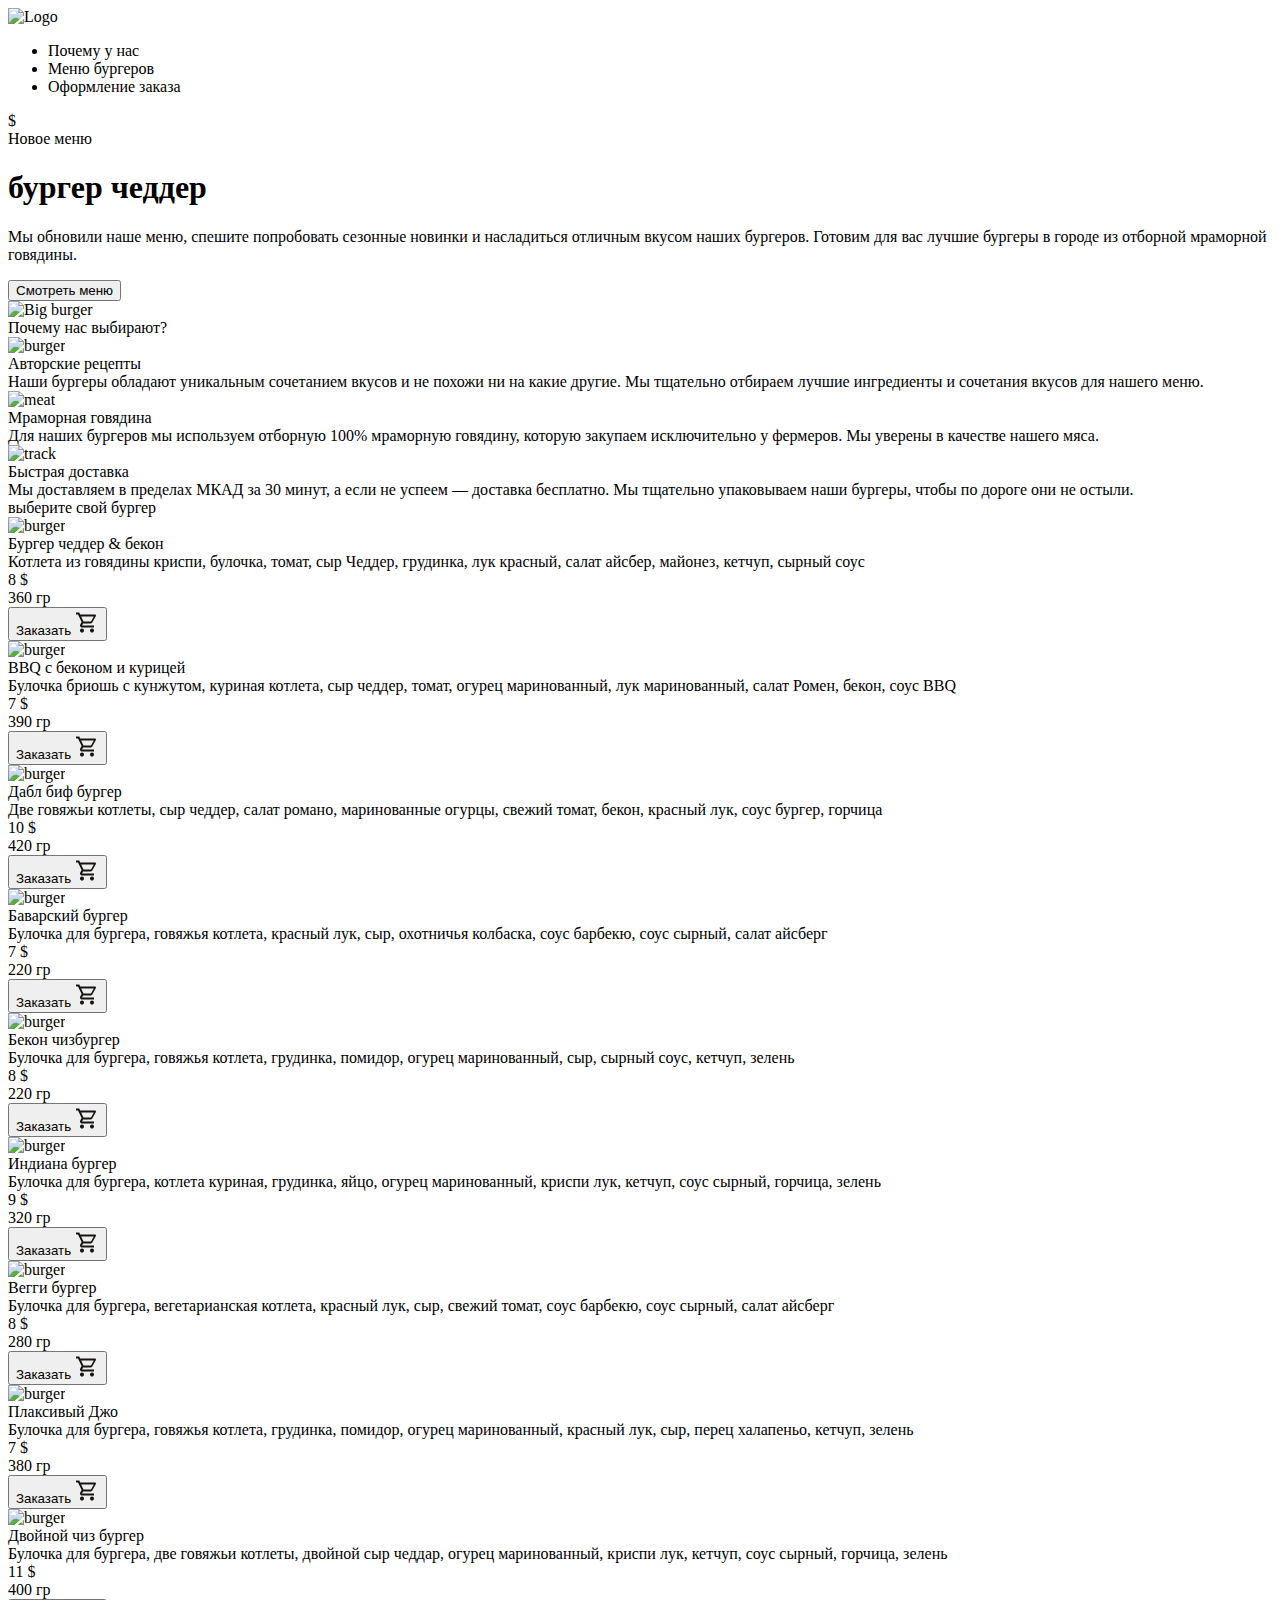
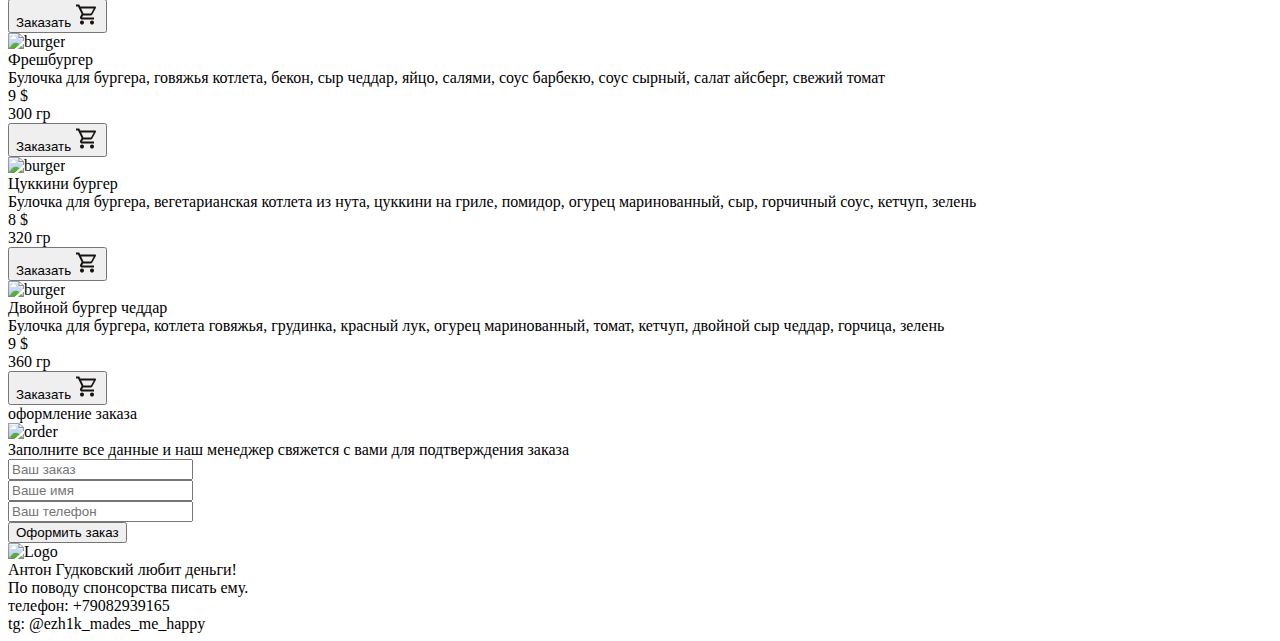
==== templates/index.html @ b164def8 "дфдф" ====
<!DOCTYPE html>
<html lang="en">
<head>
    <meta charset="UTF-8">
    <title>Ezh1k’s Burgers</title>
    <link rel="stylesheet" href="styles/style.css">
</head>
<body>

<section class="main">

    <header class="header">
        <div class="container">
            <div class="logo">
                <img src="images/Logo.png" alt="Logo">
            </div>
            <nav class="menu">
                <ul class="menu-list">
                    <li class="menu-item">
                        <a data-link="why">Почему у нас</a>
                    </li>
                    <li class="menu-item">
                        <a data-link="products">Меню бургеров</a>
                    </li>
                    <li class="menu-item">
                        <a data-link="order">Оформление заказа</a>
                    </li>
                </ul>
            </nav>
            <div class="currency" title="Изменить валюту" id="change-currency">$</div>
        </div>
    </header>

    <section class=main-content>
        <div class="container">
            <div class="main-info">
                <span class="main-small-info">Новое меню</span>
                <h1 class="main-title">бургер чеддер</h1>
                <p class="main-text">
                    Мы обновили наше меню, спешите попробовать сезонные новинки и насладиться отличным вкусом наших
                    бургеров. Готовим для вас лучшие бургеры в городе из отборной мраморной говядины.
                </p>
                <div class="main-action">
                    <button class="button" id="main-action-button">Смотреть меню</button>
                </div>
            </div>
            <img src="images/main_burger.png" alt=" Big burger" class="main-image">
        </div>
    </section>

</section>

<section class="why" id="why">
    <div class="container">
        <div class="why-title common-title">Почему нас выбирают?</div>
        <div class="why-items">
            <div class="why-item">
                <img src="images/burger.png" alt="burger" class="why-item-image">
                <div class="why-item-title">Авторские рецепты</div>
                <div class="why-item-text">Наши бургеры обладают уникальным сочетанием вкусов и не похожи ни на какие
                    другие. Мы тщательно отбираем лучшие ингредиенты и сочетания вкусов для нашего меню.
                </div>
            </div>
            <div class="why-item">
                <img src="images/meat.png" alt="meat" class="why-item-image">
                <div class="why-item-title">Мраморная говядина</div>
                <div class="why-item-text">Для наших бургеров мы используем отборную 100% мраморную говядину, которую
                    закупаем исключительно у фермеров. Мы уверены в качестве нашего мяса.
                </div>
            </div>
            <div class="why-item">
                <img src="images/food%20truck.png" alt="track" class="why-item-image">
                <div class="why-item-title">Быстрая доставка</div>
                <div class="why-item-text">Мы доставляем в пределах МКАД за 30 минут, а если не успеем — доставка
                    бесплатно. Мы тщательно упаковываем наши бургеры, чтобы по дороге они не остыли.
                </div>
            </div>
        </div>
    </div>
</section>

<section class="products" id="products">
    <div class="container">
        <div class="products-title common-title">выберите свой бургер</div>
        <div class="products-items">
            <div class="products-item">
                <div class="products-item-image"><img src="images/1.png" alt="burger"></div>
                <div class="products-item-title">Бургер чеддер & бекон</div>
                <div class="products-item-text">Котлета из говядины криспи, булочка, томат, сыр Чеддер, грудинка, лук
                    красный, салат айсбер, майонез, кетчуп, сырный соус
                </div>
                <div class="products-item-extra">
                    <div class="products-item-info">
                        <div class="products-item-price" data-base-price="8">8 $</div>
                        <div class="products-item-weight">360 гр</div>
                    </div>
                    <div class="products-item-action">
                        <button class="button products-button">
                            <span>Заказать</span>
                            <span>
                                <svg width="24" height="25" viewBox="0 0 24 25" fill="none"
                                     xmlns="http://www.w3.org/2000/svg">
                                <path d="M17 18.5C17.5304 18.5 18.0391 18.7107 18.4142 19.0858C18.7893 19.4609 19 19.9696 19 20.5C19 21.0304 18.7893 21.5391 18.4142 21.9142C18.0391 22.2893 17.5304 22.5 17 22.5C16.4696 22.5 15.9609 22.2893 15.5858 21.9142C15.2107 21.5391 15 21.0304 15 20.5C15 19.39 15.89 18.5 17 18.5ZM1 2.5H4.27L5.21 4.5H20C20.2652 4.5 20.5196 4.60536 20.7071 4.79289C20.8946 4.98043 21 5.23478 21 5.5C21 5.67 20.95 5.84 20.88 6L17.3 12.47C16.96 13.08 16.3 13.5 15.55 13.5H8.1L7.2 15.13L7.17 15.25C7.17 15.3163 7.19634 15.3799 7.24322 15.4268C7.29011 15.4737 7.3537 15.5 7.42 15.5H19V17.5H7C6.46957 17.5 5.96086 17.2893 5.58579 16.9142C5.21071 16.5391 5 16.0304 5 15.5C5 15.15 5.09 14.82 5.24 14.54L6.6 12.09L3 4.5H1V2.5ZM7 18.5C7.53043 18.5 8.03914 18.7107 8.41421 19.0858C8.78929 19.4609 9 19.9696 9 20.5C9 21.0304 8.78929 21.5391 8.41421 21.9142C8.03914 22.2893 7.53043 22.5 7 22.5C6.46957 22.5 5.96086 22.2893 5.58579 21.9142C5.21071 21.5391 5 21.0304 5 20.5C5 19.39 5.89 18.5 7 18.5ZM16 11.5L18.78 6.5H6.14L8.5 11.5H16Z"
                                      fill="#191411"/>
                                </svg>
                            </span>
                        </button>
                    </div>
                </div>
            </div>
            <div class="products-item">
                <div class="products-item-image"><img src="images/2.png" alt="burger"></div>
                <div class="products-item-title">BBQ с беконом и курицей</div>
                <div class="products-item-text">Булочка бриошь с кунжутом, куриная котлета, сыр чеддер, томат, огурец
                    маринованный, лук маринованный, салат Ромен, бекон, соус BBQ
                </div>
                <div class="products-item-extra">
                    <div class="products-item-info">
                        <div class="products-item-price" data-base-price="7">7 $</div>
                        <div class="products-item-weight">390 гр</div>
                    </div>
                    <div class="products-item-action">
                        <button class="button products-button">
                            <span>Заказать</span>
                            <span>
                                <svg width="24" height="25" viewBox="0 0 24 25" fill="none"
                                     xmlns="http://www.w3.org/2000/svg">
                                <path d="M17 18.5C17.5304 18.5 18.0391 18.7107 18.4142 19.0858C18.7893 19.4609 19 19.9696 19 20.5C19 21.0304 18.7893 21.5391 18.4142 21.9142C18.0391 22.2893 17.5304 22.5 17 22.5C16.4696 22.5 15.9609 22.2893 15.5858 21.9142C15.2107 21.5391 15 21.0304 15 20.5C15 19.39 15.89 18.5 17 18.5ZM1 2.5H4.27L5.21 4.5H20C20.2652 4.5 20.5196 4.60536 20.7071 4.79289C20.8946 4.98043 21 5.23478 21 5.5C21 5.67 20.95 5.84 20.88 6L17.3 12.47C16.96 13.08 16.3 13.5 15.55 13.5H8.1L7.2 15.13L7.17 15.25C7.17 15.3163 7.19634 15.3799 7.24322 15.4268C7.29011 15.4737 7.3537 15.5 7.42 15.5H19V17.5H7C6.46957 17.5 5.96086 17.2893 5.58579 16.9142C5.21071 16.5391 5 16.0304 5 15.5C5 15.15 5.09 14.82 5.24 14.54L6.6 12.09L3 4.5H1V2.5ZM7 18.5C7.53043 18.5 8.03914 18.7107 8.41421 19.0858C8.78929 19.4609 9 19.9696 9 20.5C9 21.0304 8.78929 21.5391 8.41421 21.9142C8.03914 22.2893 7.53043 22.5 7 22.5C6.46957 22.5 5.96086 22.2893 5.58579 21.9142C5.21071 21.5391 5 21.0304 5 20.5C5 19.39 5.89 18.5 7 18.5ZM16 11.5L18.78 6.5H6.14L8.5 11.5H16Z"
                                      fill="#191411"/>
                                </svg>
                            </span>
                        </button>
                    </div>
                </div>
            </div>
            <div class="products-item">
                <div class="products-item-image"><img src="images/3.png" alt="burger"></div>
                <div class="products-item-title">Дабл биф бургер</div>
                <div class="products-item-text">Две говяжьи котлеты, сыр чеддер, салат романо, маринованные огурцы,
                    свежий томат, бекон, красный лук, соус бургер, горчица
                </div>
                <div class="products-item-extra">
                    <div class="products-item-info">
                        <div class="products-item-price" data-base-price="10">10 $</div>
                        <div class="products-item-weight">420 гр</div>
                    </div>
                    <div class="products-item-action">
                        <button class="button products-button">
                            <span>Заказать</span>
                            <span>
                                <svg width="24" height="25" viewBox="0 0 24 25" fill="none"
                                     xmlns="http://www.w3.org/2000/svg">
                                <path d="M17 18.5C17.5304 18.5 18.0391 18.7107 18.4142 19.0858C18.7893 19.4609 19 19.9696 19 20.5C19 21.0304 18.7893 21.5391 18.4142 21.9142C18.0391 22.2893 17.5304 22.5 17 22.5C16.4696 22.5 15.9609 22.2893 15.5858 21.9142C15.2107 21.5391 15 21.0304 15 20.5C15 19.39 15.89 18.5 17 18.5ZM1 2.5H4.27L5.21 4.5H20C20.2652 4.5 20.5196 4.60536 20.7071 4.79289C20.8946 4.98043 21 5.23478 21 5.5C21 5.67 20.95 5.84 20.88 6L17.3 12.47C16.96 13.08 16.3 13.5 15.55 13.5H8.1L7.2 15.13L7.17 15.25C7.17 15.3163 7.19634 15.3799 7.24322 15.4268C7.29011 15.4737 7.3537 15.5 7.42 15.5H19V17.5H7C6.46957 17.5 5.96086 17.2893 5.58579 16.9142C5.21071 16.5391 5 16.0304 5 15.5C5 15.15 5.09 14.82 5.24 14.54L6.6 12.09L3 4.5H1V2.5ZM7 18.5C7.53043 18.5 8.03914 18.7107 8.41421 19.0858C8.78929 19.4609 9 19.9696 9 20.5C9 21.0304 8.78929 21.5391 8.41421 21.9142C8.03914 22.2893 7.53043 22.5 7 22.5C6.46957 22.5 5.96086 22.2893 5.58579 21.9142C5.21071 21.5391 5 21.0304 5 20.5C5 19.39 5.89 18.5 7 18.5ZM16 11.5L18.78 6.5H6.14L8.5 11.5H16Z"
                                      fill="#191411"/>
                                </svg>
                            </span>
                        </button>
                    </div>
                </div>
            </div>
            <div class="products-item">
                <div class="products-item-image"><img src="images/4.png" alt="burger"></div>
                <div class="products-item-title">Баварский бургер</div>
                <div class="products-item-text">Булочка для бургера, говяжья котлета, красный лук, сыр, охотничья
                    колбаска, соус барбекю, соус сырный, салат айсберг
                </div>
                <div class="products-item-extra">
                    <div class="products-item-info">
                        <div class="products-item-price" data-base-price="7">7 $</div>
                        <div class="products-item-weight">220 гр</div>
                    </div>
                    <div class="products-item-action">
                        <button class="button products-button">
                            <span>Заказать</span>
                            <span>
                                <svg width="24" height="25" viewBox="0 0 24 25" fill="none"
                                     xmlns="http://www.w3.org/2000/svg">
                                <path d="M17 18.5C17.5304 18.5 18.0391 18.7107 18.4142 19.0858C18.7893 19.4609 19 19.9696 19 20.5C19 21.0304 18.7893 21.5391 18.4142 21.9142C18.0391 22.2893 17.5304 22.5 17 22.5C16.4696 22.5 15.9609 22.2893 15.5858 21.9142C15.2107 21.5391 15 21.0304 15 20.5C15 19.39 15.89 18.5 17 18.5ZM1 2.5H4.27L5.21 4.5H20C20.2652 4.5 20.5196 4.60536 20.7071 4.79289C20.8946 4.98043 21 5.23478 21 5.5C21 5.67 20.95 5.84 20.88 6L17.3 12.47C16.96 13.08 16.3 13.5 15.55 13.5H8.1L7.2 15.13L7.17 15.25C7.17 15.3163 7.19634 15.3799 7.24322 15.4268C7.29011 15.4737 7.3537 15.5 7.42 15.5H19V17.5H7C6.46957 17.5 5.96086 17.2893 5.58579 16.9142C5.21071 16.5391 5 16.0304 5 15.5C5 15.15 5.09 14.82 5.24 14.54L6.6 12.09L3 4.5H1V2.5ZM7 18.5C7.53043 18.5 8.03914 18.7107 8.41421 19.0858C8.78929 19.4609 9 19.9696 9 20.5C9 21.0304 8.78929 21.5391 8.41421 21.9142C8.03914 22.2893 7.53043 22.5 7 22.5C6.46957 22.5 5.96086 22.2893 5.58579 21.9142C5.21071 21.5391 5 21.0304 5 20.5C5 19.39 5.89 18.5 7 18.5ZM16 11.5L18.78 6.5H6.14L8.5 11.5H16Z"
                                      fill="#191411"/>
                                </svg>
                            </span>
                        </button>
                    </div>
                </div>
            </div>
            <div class="products-item">
                <div class="products-item-image"><img src="images/5.png" alt="burger"></div>
                <div class="products-item-title">Бекон чизбургер</div>
                <div class="products-item-text">Булочка для бургера, говяжья котлета, грудинка, помидор, огурец
                    маринованный, сыр, сырный соус, кетчуп, зелень
                </div>
                <div class="products-item-extra">
                    <div class="products-item-info">
                        <div class="products-item-price" data-base-price="8">8 $</div>
                        <div class="products-item-weight">220 гр</div>
                    </div>
                    <div class="products-item-action">
                        <button class="button products-button">
                            <span>Заказать</span>
                            <span>
                                <svg width="24" height="25" viewBox="0 0 24 25" fill="none"
                                     xmlns="http://www.w3.org/2000/svg">
                                <path d="M17 18.5C17.5304 18.5 18.0391 18.7107 18.4142 19.0858C18.7893 19.4609 19 19.9696 19 20.5C19 21.0304 18.7893 21.5391 18.4142 21.9142C18.0391 22.2893 17.5304 22.5 17 22.5C16.4696 22.5 15.9609 22.2893 15.5858 21.9142C15.2107 21.5391 15 21.0304 15 20.5C15 19.39 15.89 18.5 17 18.5ZM1 2.5H4.27L5.21 4.5H20C20.2652 4.5 20.5196 4.60536 20.7071 4.79289C20.8946 4.98043 21 5.23478 21 5.5C21 5.67 20.95 5.84 20.88 6L17.3 12.47C16.96 13.08 16.3 13.5 15.55 13.5H8.1L7.2 15.13L7.17 15.25C7.17 15.3163 7.19634 15.3799 7.24322 15.4268C7.29011 15.4737 7.3537 15.5 7.42 15.5H19V17.5H7C6.46957 17.5 5.96086 17.2893 5.58579 16.9142C5.21071 16.5391 5 16.0304 5 15.5C5 15.15 5.09 14.82 5.24 14.54L6.6 12.09L3 4.5H1V2.5ZM7 18.5C7.53043 18.5 8.03914 18.7107 8.41421 19.0858C8.78929 19.4609 9 19.9696 9 20.5C9 21.0304 8.78929 21.5391 8.41421 21.9142C8.03914 22.2893 7.53043 22.5 7 22.5C6.46957 22.5 5.96086 22.2893 5.58579 21.9142C5.21071 21.5391 5 21.0304 5 20.5C5 19.39 5.89 18.5 7 18.5ZM16 11.5L18.78 6.5H6.14L8.5 11.5H16Z"
                                      fill="#191411"/>
                                </svg>
                            </span>
                        </button>
                    </div>
                </div>
            </div>
            <div class="products-item">
                <div class="products-item-image"><img src="images/6.png" alt="burger"></div>
                <div class="products-item-title">Индиана бургер</div>
                <div class="products-item-text">Булочка для бургера, котлета куриная, грудинка, яйцо, огурец
                    маринованный, криспи лук, кетчуп, соус сырный, горчица, зелень
                </div>
                <div class="products-item-extra">
                    <div class="products-item-info">
                        <div class="products-item-price" data-base-price="9">9 $</div>
                        <div class="products-item-weight">320 гр</div>
                    </div>
                    <div class="products-item-action">
                        <button class="button products-button">
                            <span>Заказать</span>
                            <span>
                                <svg width="24" height="25" viewBox="0 0 24 25" fill="none"
                                     xmlns="http://www.w3.org/2000/svg">
                                <path d="M17 18.5C17.5304 18.5 18.0391 18.7107 18.4142 19.0858C18.7893 19.4609 19 19.9696 19 20.5C19 21.0304 18.7893 21.5391 18.4142 21.9142C18.0391 22.2893 17.5304 22.5 17 22.5C16.4696 22.5 15.9609 22.2893 15.5858 21.9142C15.2107 21.5391 15 21.0304 15 20.5C15 19.39 15.89 18.5 17 18.5ZM1 2.5H4.27L5.21 4.5H20C20.2652 4.5 20.5196 4.60536 20.7071 4.79289C20.8946 4.98043 21 5.23478 21 5.5C21 5.67 20.95 5.84 20.88 6L17.3 12.47C16.96 13.08 16.3 13.5 15.55 13.5H8.1L7.2 15.13L7.17 15.25C7.17 15.3163 7.19634 15.3799 7.24322 15.4268C7.29011 15.4737 7.3537 15.5 7.42 15.5H19V17.5H7C6.46957 17.5 5.96086 17.2893 5.58579 16.9142C5.21071 16.5391 5 16.0304 5 15.5C5 15.15 5.09 14.82 5.24 14.54L6.6 12.09L3 4.5H1V2.5ZM7 18.5C7.53043 18.5 8.03914 18.7107 8.41421 19.0858C8.78929 19.4609 9 19.9696 9 20.5C9 21.0304 8.78929 21.5391 8.41421 21.9142C8.03914 22.2893 7.53043 22.5 7 22.5C6.46957 22.5 5.96086 22.2893 5.58579 21.9142C5.21071 21.5391 5 21.0304 5 20.5C5 19.39 5.89 18.5 7 18.5ZM16 11.5L18.78 6.5H6.14L8.5 11.5H16Z"
                                      fill="#191411"/>
                                </svg>
                            </span>
                        </button>
                    </div>
                </div>
            </div>
            <div class="products-item">
                <div class="products-item-image"><img src="images/7.png" alt="burger"></div>
                <div class="products-item-title">Вегги бургер</div>
                <div class="products-item-text">Булочка для бургера, вегетарианская котлета, красный лук, сыр, свежий томат, соус барбекю, соус сырный, салат айсберг
                </div>
                <div class="products-item-extra">
                    <div class="products-item-info">
                        <div class="products-item-price" data-base-price="8">8 $</div>
                        <div class="products-item-weight">280 гр</div>
                    </div>
                    <div class="products-item-action">
                        <button class="button products-button">
                            <span>Заказать</span>
                            <span>
                                <svg width="24" height="25" viewBox="0 0 24 25" fill="none"
                                     xmlns="http://www.w3.org/2000/svg">
                                <path d="M17 18.5C17.5304 18.5 18.0391 18.7107 18.4142 19.0858C18.7893 19.4609 19 19.9696 19 20.5C19 21.0304 18.7893 21.5391 18.4142 21.9142C18.0391 22.2893 17.5304 22.5 17 22.5C16.4696 22.5 15.9609 22.2893 15.5858 21.9142C15.2107 21.5391 15 21.0304 15 20.5C15 19.39 15.89 18.5 17 18.5ZM1 2.5H4.27L5.21 4.5H20C20.2652 4.5 20.5196 4.60536 20.7071 4.79289C20.8946 4.98043 21 5.23478 21 5.5C21 5.67 20.95 5.84 20.88 6L17.3 12.47C16.96 13.08 16.3 13.5 15.55 13.5H8.1L7.2 15.13L7.17 15.25C7.17 15.3163 7.19634 15.3799 7.24322 15.4268C7.29011 15.4737 7.3537 15.5 7.42 15.5H19V17.5H7C6.46957 17.5 5.96086 17.2893 5.58579 16.9142C5.21071 16.5391 5 16.0304 5 15.5C5 15.15 5.09 14.82 5.24 14.54L6.6 12.09L3 4.5H1V2.5ZM7 18.5C7.53043 18.5 8.03914 18.7107 8.41421 19.0858C8.78929 19.4609 9 19.9696 9 20.5C9 21.0304 8.78929 21.5391 8.41421 21.9142C8.03914 22.2893 7.53043 22.5 7 22.5C6.46957 22.5 5.96086 22.2893 5.58579 21.9142C5.21071 21.5391 5 21.0304 5 20.5C5 19.39 5.89 18.5 7 18.5ZM16 11.5L18.78 6.5H6.14L8.5 11.5H16Z"
                                      fill="#191411"/>
                                </svg>
                            </span>
                        </button>
                    </div>
                </div>
            </div>
            <div class="products-item">
                <div class="products-item-image"><img src="images/8.png" alt="burger"></div>
                <div class="products-item-title">Плаксивый Джо</div>
                <div class="products-item-text">Булочка для бургера, говяжья котлета, грудинка, помидор, огурец маринованный, красный лук, сыр, перец халапеньо, кетчуп, зелень
                </div>
                <div class="products-item-extra">
                    <div class="products-item-info">
                        <div class="products-item-price" data-base-price="7">7 $</div>
                        <div class="products-item-weight">380 гр</div>
                    </div>
                    <div class="products-item-action">
                        <button class="button products-button">
                            <span>Заказать</span>
                            <span>
                                <svg width="24" height="25" viewBox="0 0 24 25" fill="none"
                                     xmlns="http://www.w3.org/2000/svg">
                                <path d="M17 18.5C17.5304 18.5 18.0391 18.7107 18.4142 19.0858C18.7893 19.4609 19 19.9696 19 20.5C19 21.0304 18.7893 21.5391 18.4142 21.9142C18.0391 22.2893 17.5304 22.5 17 22.5C16.4696 22.5 15.9609 22.2893 15.5858 21.9142C15.2107 21.5391 15 21.0304 15 20.5C15 19.39 15.89 18.5 17 18.5ZM1 2.5H4.27L5.21 4.5H20C20.2652 4.5 20.5196 4.60536 20.7071 4.79289C20.8946 4.98043 21 5.23478 21 5.5C21 5.67 20.95 5.84 20.88 6L17.3 12.47C16.96 13.08 16.3 13.5 15.55 13.5H8.1L7.2 15.13L7.17 15.25C7.17 15.3163 7.19634 15.3799 7.24322 15.4268C7.29011 15.4737 7.3537 15.5 7.42 15.5H19V17.5H7C6.46957 17.5 5.96086 17.2893 5.58579 16.9142C5.21071 16.5391 5 16.0304 5 15.5C5 15.15 5.09 14.82 5.24 14.54L6.6 12.09L3 4.5H1V2.5ZM7 18.5C7.53043 18.5 8.03914 18.7107 8.41421 19.0858C8.78929 19.4609 9 19.9696 9 20.5C9 21.0304 8.78929 21.5391 8.41421 21.9142C8.03914 22.2893 7.53043 22.5 7 22.5C6.46957 22.5 5.96086 22.2893 5.58579 21.9142C5.21071 21.5391 5 21.0304 5 20.5C5 19.39 5.89 18.5 7 18.5ZM16 11.5L18.78 6.5H6.14L8.5 11.5H16Z"
                                      fill="#191411"/>
                                </svg>
                            </span>
                        </button>
                    </div>
                </div>
            </div>
            <div class="products-item">
                <div class="products-item-image"><img src="images/9.png" alt="burger"></div>
                <div class="products-item-title">Двойной чиз бургер</div>
                <div class="products-item-text">Булочка для бургера, две говяжьи котлеты, двойной сыр чеддар, огурец маринованный, криспи лук, кетчуп, соус сырный, горчица, зелень
                </div>
                <div class="products-item-extra">
                    <div class="products-item-info">
                        <div class="products-item-price" data-base-price="11">11 $</div>
                        <div class="products-item-weight">400 гр</div>
                    </div>
                    <div class="products-item-action">
                        <button class="button products-button">
                            <span>Заказать</span>
                            <span>
                                <svg width="24" height="25" viewBox="0 0 24 25" fill="none"
                                     xmlns="http://www.w3.org/2000/svg">
                                <path d="M17 18.5C17.5304 18.5 18.0391 18.7107 18.4142 19.0858C18.7893 19.4609 19 19.9696 19 20.5C19 21.0304 18.7893 21.5391 18.4142 21.9142C18.0391 22.2893 17.5304 22.5 17 22.5C16.4696 22.5 15.9609 22.2893 15.5858 21.9142C15.2107 21.5391 15 21.0304 15 20.5C15 19.39 15.89 18.5 17 18.5ZM1 2.5H4.27L5.21 4.5H20C20.2652 4.5 20.5196 4.60536 20.7071 4.79289C20.8946 4.98043 21 5.23478 21 5.5C21 5.67 20.95 5.84 20.88 6L17.3 12.47C16.96 13.08 16.3 13.5 15.55 13.5H8.1L7.2 15.13L7.17 15.25C7.17 15.3163 7.19634 15.3799 7.24322 15.4268C7.29011 15.4737 7.3537 15.5 7.42 15.5H19V17.5H7C6.46957 17.5 5.96086 17.2893 5.58579 16.9142C5.21071 16.5391 5 16.0304 5 15.5C5 15.15 5.09 14.82 5.24 14.54L6.6 12.09L3 4.5H1V2.5ZM7 18.5C7.53043 18.5 8.03914 18.7107 8.41421 19.0858C8.78929 19.4609 9 19.9696 9 20.5C9 21.0304 8.78929 21.5391 8.41421 21.9142C8.03914 22.2893 7.53043 22.5 7 22.5C6.46957 22.5 5.96086 22.2893 5.58579 21.9142C5.21071 21.5391 5 21.0304 5 20.5C5 19.39 5.89 18.5 7 18.5ZM16 11.5L18.78 6.5H6.14L8.5 11.5H16Z"
                                      fill="#191411"/>
                                </svg>
                            </span>
                        </button>
                    </div>
                </div>
            </div>
            <div class="products-item">
                <div class="products-item-image"><img src="images/10.png" alt="burger"></div>
                <div class="products-item-title">Фрешбургер</div>
                <div class="products-item-text">Булочка для бургера, говяжья котлета, бекон, сыр чеддар, яйцо, салями, соус барбекю, соус сырный, салат айсберг, свежий томат
                </div>
                <div class="products-item-extra">
                    <div class="products-item-info">
                        <div class="products-item-price" data-base-price="9">9 $</div>
                        <div class="products-item-weight">300 гр</div>
                    </div>
                    <div class="products-item-action">
                        <button class="button products-button">
                            <span>Заказать</span>
                            <span>
                                <svg width="24" height="25" viewBox="0 0 24 25" fill="none"
                                     xmlns="http://www.w3.org/2000/svg">
                                <path d="M17 18.5C17.5304 18.5 18.0391 18.7107 18.4142 19.0858C18.7893 19.4609 19 19.9696 19 20.5C19 21.0304 18.7893 21.5391 18.4142 21.9142C18.0391 22.2893 17.5304 22.5 17 22.5C16.4696 22.5 15.9609 22.2893 15.5858 21.9142C15.2107 21.5391 15 21.0304 15 20.5C15 19.39 15.89 18.5 17 18.5ZM1 2.5H4.27L5.21 4.5H20C20.2652 4.5 20.5196 4.60536 20.7071 4.79289C20.8946 4.98043 21 5.23478 21 5.5C21 5.67 20.95 5.84 20.88 6L17.3 12.47C16.96 13.08 16.3 13.5 15.55 13.5H8.1L7.2 15.13L7.17 15.25C7.17 15.3163 7.19634 15.3799 7.24322 15.4268C7.29011 15.4737 7.3537 15.5 7.42 15.5H19V17.5H7C6.46957 17.5 5.96086 17.2893 5.58579 16.9142C5.21071 16.5391 5 16.0304 5 15.5C5 15.15 5.09 14.82 5.24 14.54L6.6 12.09L3 4.5H1V2.5ZM7 18.5C7.53043 18.5 8.03914 18.7107 8.41421 19.0858C8.78929 19.4609 9 19.9696 9 20.5C9 21.0304 8.78929 21.5391 8.41421 21.9142C8.03914 22.2893 7.53043 22.5 7 22.5C6.46957 22.5 5.96086 22.2893 5.58579 21.9142C5.21071 21.5391 5 21.0304 5 20.5C5 19.39 5.89 18.5 7 18.5ZM16 11.5L18.78 6.5H6.14L8.5 11.5H16Z"
                                      fill="#191411"/>
                                </svg>
                            </span>
                        </button>
                    </div>
                </div>
            </div>
            <div class="products-item">
                <div class="products-item-image"><img src="images/11.png" alt="burger"></div>
                <div class="products-item-title">Цуккини бургер</div>
                <div class="products-item-text">Булочка для бургера, вегетарианская котлета из нута, цуккини на гриле, помидор, огурец маринованный, сыр, горчичный соус, кетчуп, зелень
                </div>
                <div class="products-item-extra">
                    <div class="products-item-info">
                        <div class="products-item-price" data-base-price="8">8 $</div>
                        <div class="products-item-weight">320 гр</div>
                    </div>
                    <div class="products-item-action">
                        <button class="button products-button">
                            <span>Заказать</span>
                            <span>
                                <svg width="24" height="25" viewBox="0 0 24 25" fill="none"
                                     xmlns="http://www.w3.org/2000/svg">
                                <path d="M17 18.5C17.5304 18.5 18.0391 18.7107 18.4142 19.0858C18.7893 19.4609 19 19.9696 19 20.5C19 21.0304 18.7893 21.5391 18.4142 21.9142C18.0391 22.2893 17.5304 22.5 17 22.5C16.4696 22.5 15.9609 22.2893 15.5858 21.9142C15.2107 21.5391 15 21.0304 15 20.5C15 19.39 15.89 18.5 17 18.5ZM1 2.5H4.27L5.21 4.5H20C20.2652 4.5 20.5196 4.60536 20.7071 4.79289C20.8946 4.98043 21 5.23478 21 5.5C21 5.67 20.95 5.84 20.88 6L17.3 12.47C16.96 13.08 16.3 13.5 15.55 13.5H8.1L7.2 15.13L7.17 15.25C7.17 15.3163 7.19634 15.3799 7.24322 15.4268C7.29011 15.4737 7.3537 15.5 7.42 15.5H19V17.5H7C6.46957 17.5 5.96086 17.2893 5.58579 16.9142C5.21071 16.5391 5 16.0304 5 15.5C5 15.15 5.09 14.82 5.24 14.54L6.6 12.09L3 4.5H1V2.5ZM7 18.5C7.53043 18.5 8.03914 18.7107 8.41421 19.0858C8.78929 19.4609 9 19.9696 9 20.5C9 21.0304 8.78929 21.5391 8.41421 21.9142C8.03914 22.2893 7.53043 22.5 7 22.5C6.46957 22.5 5.96086 22.2893 5.58579 21.9142C5.21071 21.5391 5 21.0304 5 20.5C5 19.39 5.89 18.5 7 18.5ZM16 11.5L18.78 6.5H6.14L8.5 11.5H16Z"
                                      fill="#191411"/>
                                </svg>
                            </span>
                        </button>
                    </div>
                </div>
            </div>
            <div class="products-item">
                <div class="products-item-image"><img src="images/12.png" alt="burger"></div>
                <div class="products-item-title">Двойной бургер чеддар</div>
                <div class="products-item-text">Булочка для бургера, котлета говяжья, грудинка, красный лук, огурец маринованный, томат, кетчуп, двойной сыр чеддар, горчица, зелень
                </div>
                <div class="products-item-extra">
                    <div class="products-item-info">
                        <div class="products-item-price" data-base-price="9">9 $</div>
                        <div class="products-item-weight">360 гр</div>
                    </div>
                    <div class="products-item-action">
                        <button class="button products-button">
                            <span>Заказать</span>
                            <span>
                                <svg width="24" height="25" viewBox="0 0 24 25" fill="none"
                                     xmlns="http://www.w3.org/2000/svg">
                                <path d="M17 18.5C17.5304 18.5 18.0391 18.7107 18.4142 19.0858C18.7893 19.4609 19 19.9696 19 20.5C19 21.0304 18.7893 21.5391 18.4142 21.9142C18.0391 22.2893 17.5304 22.5 17 22.5C16.4696 22.5 15.9609 22.2893 15.5858 21.9142C15.2107 21.5391 15 21.0304 15 20.5C15 19.39 15.89 18.5 17 18.5ZM1 2.5H4.27L5.21 4.5H20C20.2652 4.5 20.5196 4.60536 20.7071 4.79289C20.8946 4.98043 21 5.23478 21 5.5C21 5.67 20.95 5.84 20.88 6L17.3 12.47C16.96 13.08 16.3 13.5 15.55 13.5H8.1L7.2 15.13L7.17 15.25C7.17 15.3163 7.19634 15.3799 7.24322 15.4268C7.29011 15.4737 7.3537 15.5 7.42 15.5H19V17.5H7C6.46957 17.5 5.96086 17.2893 5.58579 16.9142C5.21071 16.5391 5 16.0304 5 15.5C5 15.15 5.09 14.82 5.24 14.54L6.6 12.09L3 4.5H1V2.5ZM7 18.5C7.53043 18.5 8.03914 18.7107 8.41421 19.0858C8.78929 19.4609 9 19.9696 9 20.5C9 21.0304 8.78929 21.5391 8.41421 21.9142C8.03914 22.2893 7.53043 22.5 7 22.5C6.46957 22.5 5.96086 22.2893 5.58579 21.9142C5.21071 21.5391 5 21.0304 5 20.5C5 19.39 5.89 18.5 7 18.5ZM16 11.5L18.78 6.5H6.14L8.5 11.5H16Z"
                                      fill="#191411"/>
                                </svg>
                            </span>
                        </button>
                    </div>
                </div>
            </div>
        </div>
    </div>
</section>

<section class="order" id="order">
    <div class="container">
        <div class="order-title common-title">оформление заказа</div>
        <img src="images/order_image.png" alt="order" class="order-image">
        <div class="order-form">
            <div class="order-form-text">Заполните все данные и наш менеджер свяжется с вами для подтверждения заказа</div>
            <div class="order-form-inputs">
                <div class="order-form-input">
                    <input type="text" placeholder="Ваш заказ" id="burger">
                </div>
                <div class="order-form-input">
                    <input type="text" placeholder="Ваше имя" id="name">
                </div>
                <div class="order-form-input">
                    <input type="text" placeholder="Ваш телефон" id="phone">
                </div>
                <button class="button" id="order-action">Оформить заказ</button>
            </div>
        </div>
    </div>
</section>

<footer class="footer">
    <div class="container">
        <div class="logo">
            <img src="images/Logo.png" alt="Logo">
        </div>
        <div class="rights">Антон Гудковский любит деньги!</div>
        <div class="rights">По поводу спонсорства писать ему.</div>
        <div class="rights">телефон: +79082939165</div>
        <div class="rights">tg: @ezh1k_mades_me_happy</div>
    </div>
</footer>

<script src="scripts/script.js"></script>

</body>
</html>
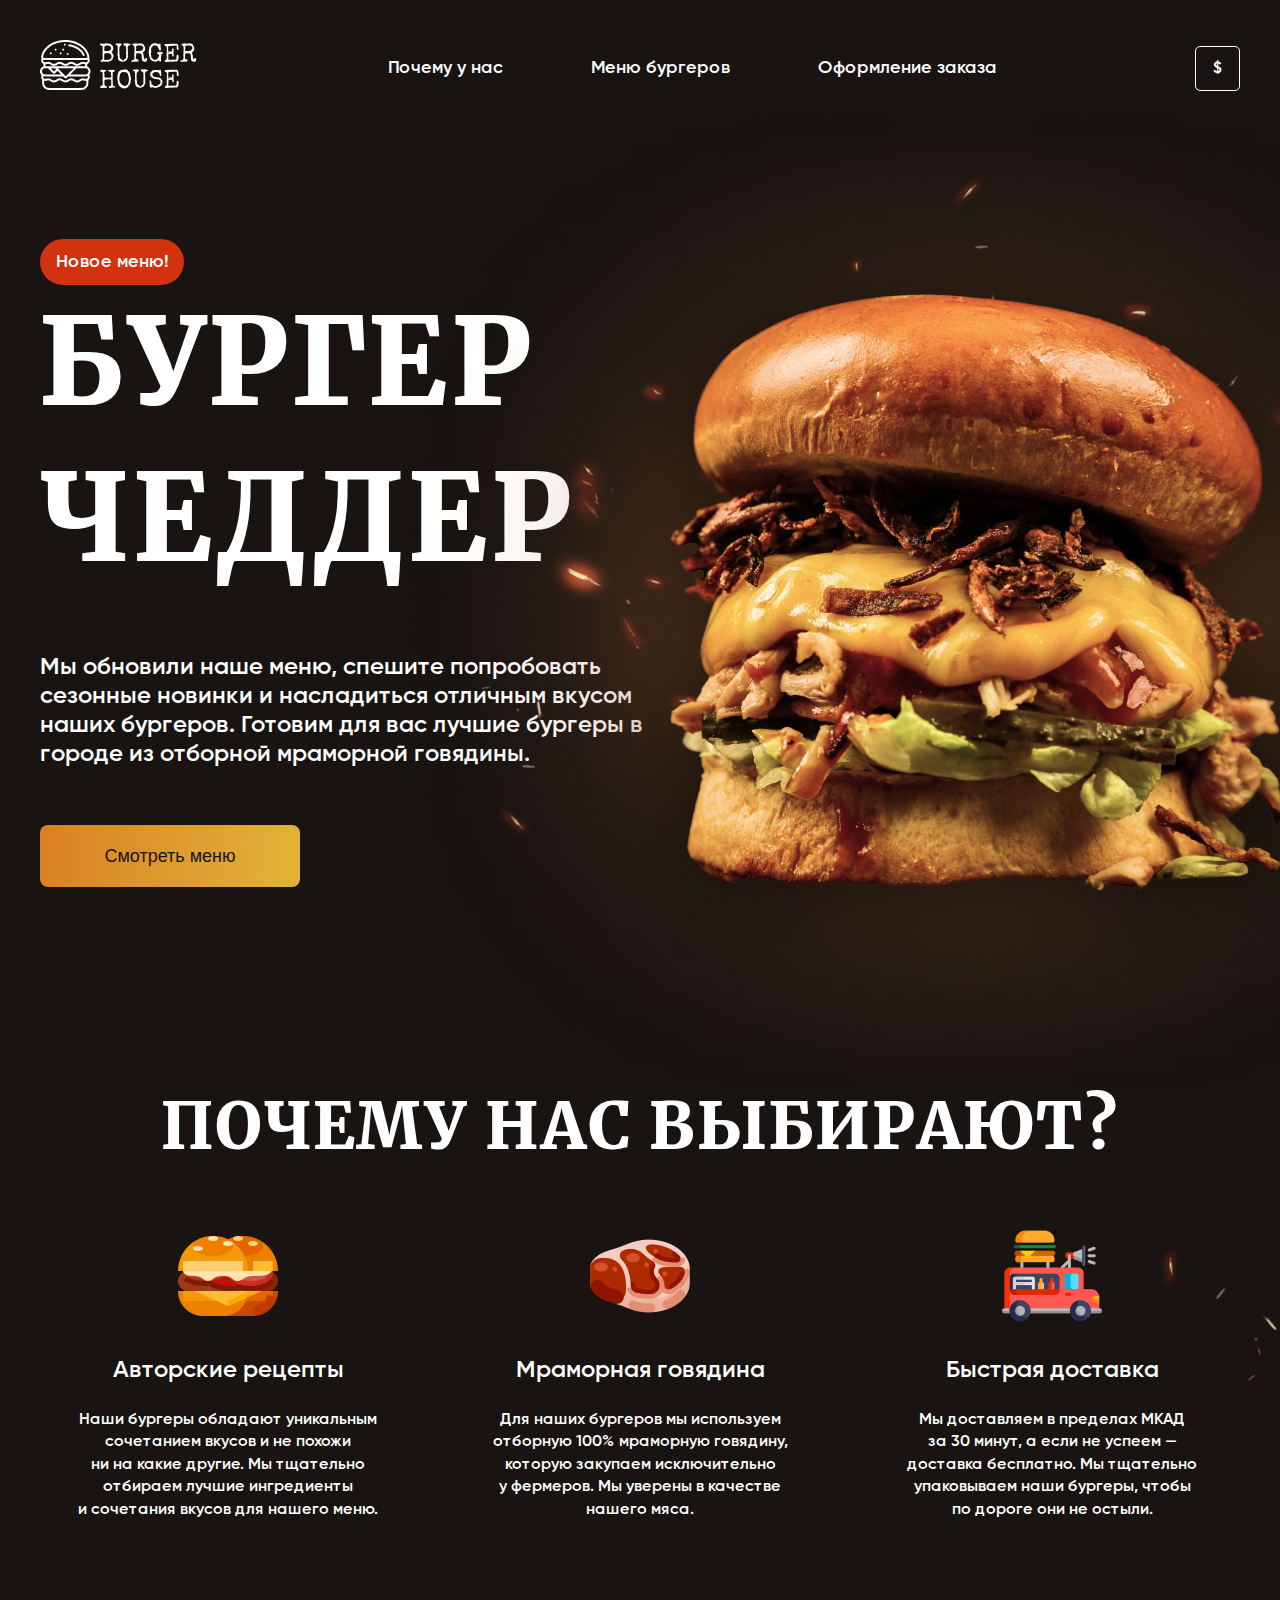
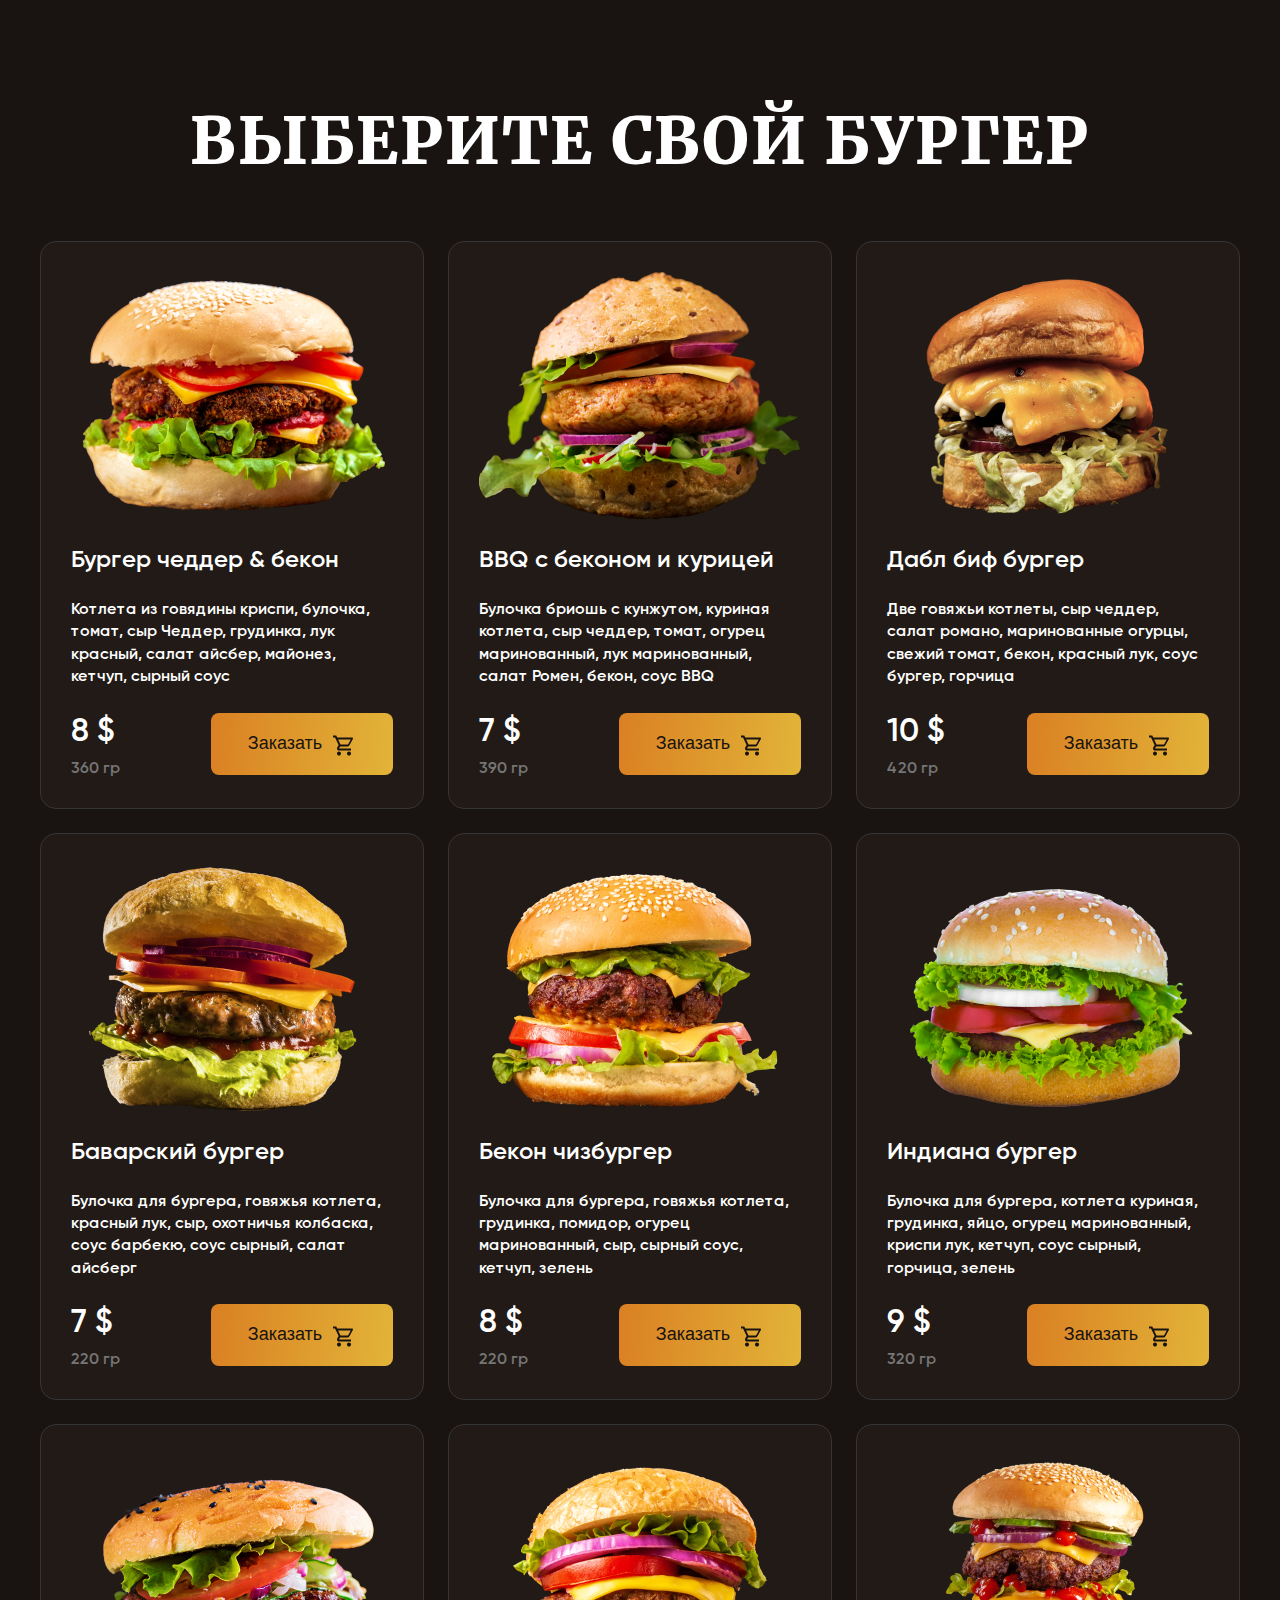
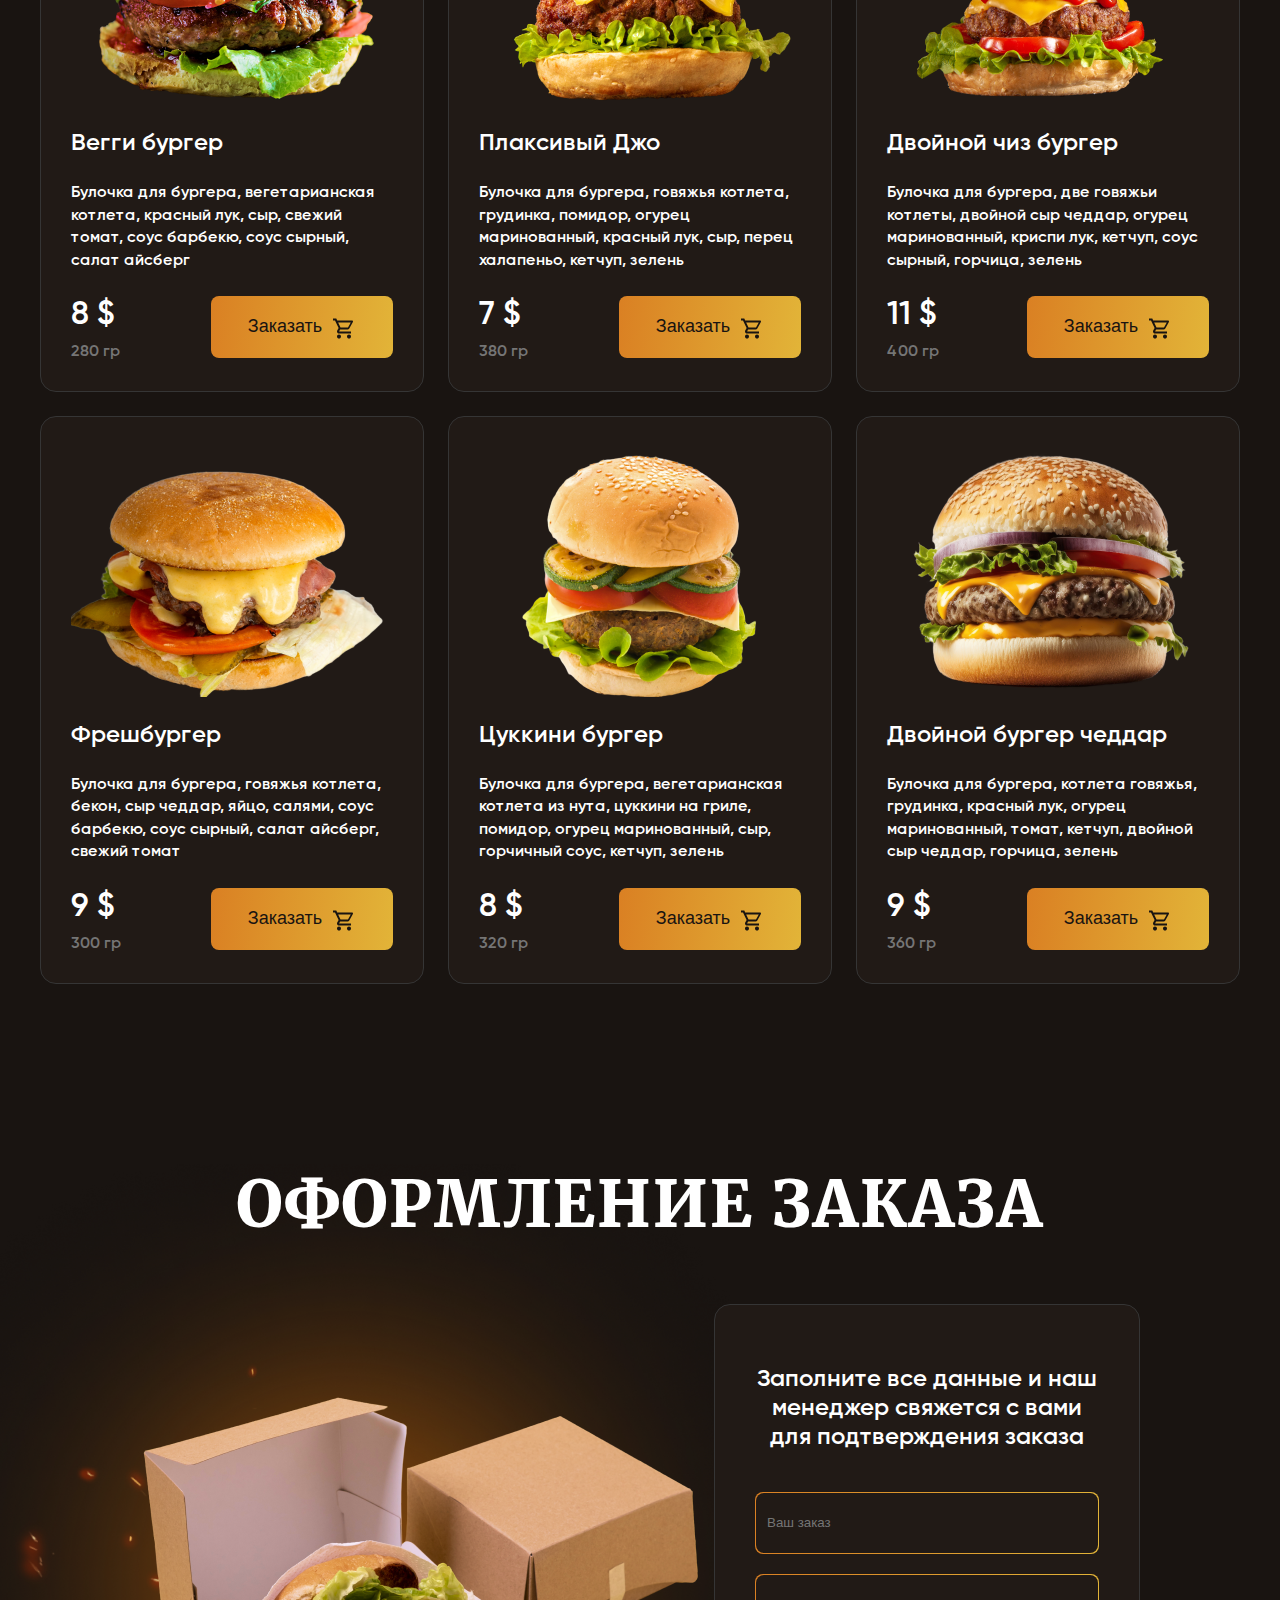
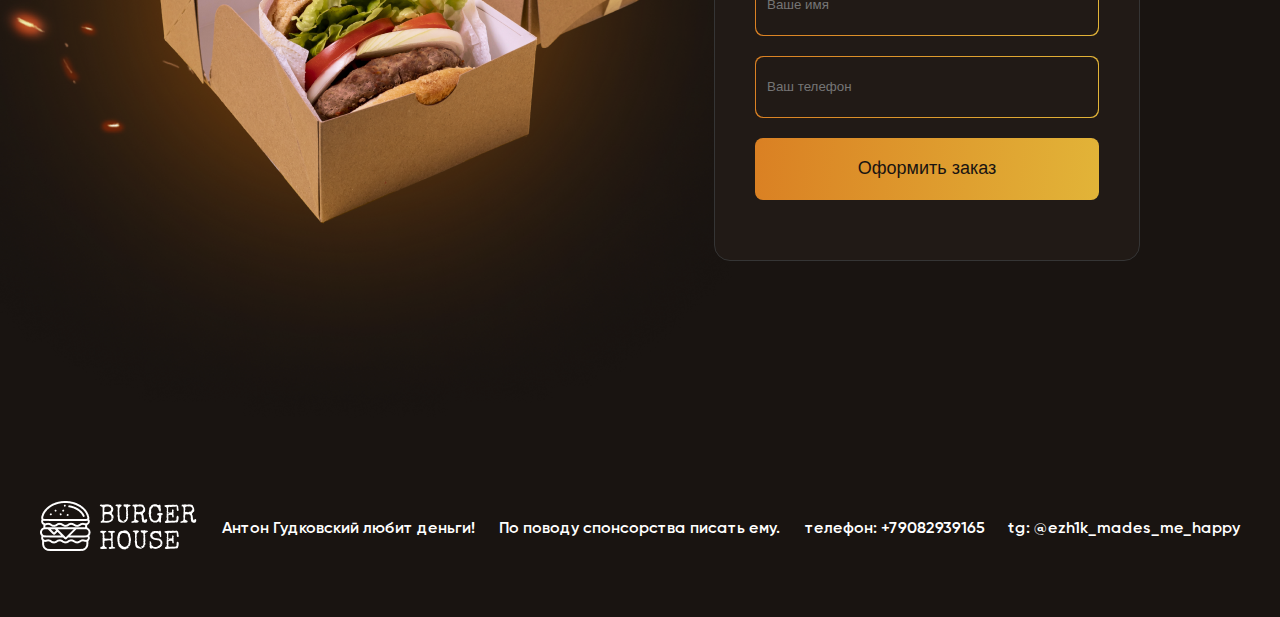
==== commit b58ecbb4: "img" ====
--- a/templates/index.html
+++ b/templates/index.html
@@ -3,7 +3,7 @@
 <head>
     <meta charset="UTF-8">
     <title>Ezh1k’s Burgers</title>
-    <link rel="stylesheet" href="styles/style.css">
+    <link rel="stylesheet" href="/static/css/style.css">
 </head>
 <body>
 
@@ -12,7 +12,7 @@
     <header class="header">
         <div class="container">
             <div class="logo">
-                <img src="images/Logo.png" alt="Logo">
+                <img src="/static/images/Logo.png" alt="Logo">
             </div>
             <nav class="menu">
                 <ul class="menu-list">
@@ -34,7 +34,7 @@
     <section class=main-content>
         <div class="container">
             <div class="main-info">
-                <span class="main-small-info">Новое меню</span>
+                <span class="main-small-info">Новое меню!</span>
                 <h1 class="main-title">бургер чеддер</h1>
                 <p class="main-text">
                     Мы обновили наше меню, спешите попробовать сезонные новинки и насладиться отличным вкусом наших
@@ -44,7 +44,7 @@
                     <button class="button" id="main-action-button">Смотреть меню</button>
                 </div>
             </div>
-            <img src="images/main_burger.png" alt=" Big burger" class="main-image">
+            <img src="/static/images/main_burger.png" alt=" Big burger" class="main-image">
         </div>
     </section>
 
@@ -55,21 +55,21 @@
         <div class="why-title common-title">Почему нас выбирают?</div>
         <div class="why-items">
             <div class="why-item">
-                <img src="images/burger.png" alt="burger" class="why-item-image">
+                <img src="/static/images/burger.png" alt="burger" class="why-item-image">
                 <div class="why-item-title">Авторские рецепты</div>
                 <div class="why-item-text">Наши бургеры обладают уникальным сочетанием вкусов и не похожи ни на какие
                     другие. Мы тщательно отбираем лучшие ингредиенты и сочетания вкусов для нашего меню.
                 </div>
             </div>
             <div class="why-item">
-                <img src="images/meat.png" alt="meat" class="why-item-image">
+                <img src="/static/images/meat.png" alt="meat" class="why-item-image">
                 <div class="why-item-title">Мраморная говядина</div>
                 <div class="why-item-text">Для наших бургеров мы используем отборную 100% мраморную говядину, которую
                     закупаем исключительно у фермеров. Мы уверены в качестве нашего мяса.
                 </div>
             </div>
             <div class="why-item">
-                <img src="images/food%20truck.png" alt="track" class="why-item-image">
+                <img src="/static/images/food%20truck.png" alt="track" class="why-item-image">
                 <div class="why-item-title">Быстрая доставка</div>
                 <div class="why-item-text">Мы доставляем в пределах МКАД за 30 минут, а если не успеем — доставка
                     бесплатно. Мы тщательно упаковываем наши бургеры, чтобы по дороге они не остыли.
@@ -84,7 +84,7 @@
         <div class="products-title common-title">выберите свой бургер</div>
         <div class="products-items">
             <div class="products-item">
-                <div class="products-item-image"><img src="images/1.png" alt="burger"></div>
+                <div class="products-item-image"><img src="/static/images/1.png" alt="burger"></div>
                 <div class="products-item-title">Бургер чеддер & бекон</div>
                 <div class="products-item-text">Котлета из говядины криспи, булочка, томат, сыр Чеддер, грудинка, лук
                     красный, салат айсбер, майонез, кетчуп, сырный соус
@@ -109,7 +109,7 @@
                 </div>
             </div>
             <div class="products-item">
-                <div class="products-item-image"><img src="images/2.png" alt="burger"></div>
+                <div class="products-item-image"><img src="/static/images/2.png" alt="burger"></div>
                 <div class="products-item-title">BBQ с беконом и курицей</div>
                 <div class="products-item-text">Булочка бриошь с кунжутом, куриная котлета, сыр чеддер, томат, огурец
                     маринованный, лук маринованный, салат Ромен, бекон, соус BBQ
@@ -134,7 +134,7 @@
                 </div>
             </div>
             <div class="products-item">
-                <div class="products-item-image"><img src="images/3.png" alt="burger"></div>
+                <div class="products-item-image"><img src="/static/images/3.png" alt="burger"></div>
                 <div class="products-item-title">Дабл биф бургер</div>
                 <div class="products-item-text">Две говяжьи котлеты, сыр чеддер, салат романо, маринованные огурцы,
                     свежий томат, бекон, красный лук, соус бургер, горчица
@@ -159,7 +159,7 @@
                 </div>
             </div>
             <div class="products-item">
-                <div class="products-item-image"><img src="images/4.png" alt="burger"></div>
+                <div class="products-item-image"><img src="/static/images/4.png" alt="burger"></div>
                 <div class="products-item-title">Баварский бургер</div>
                 <div class="products-item-text">Булочка для бургера, говяжья котлета, красный лук, сыр, охотничья
                     колбаска, соус барбекю, соус сырный, салат айсберг
@@ -184,7 +184,7 @@
                 </div>
             </div>
             <div class="products-item">
-                <div class="products-item-image"><img src="images/5.png" alt="burger"></div>
+                <div class="products-item-image"><img src="/static/images/5.png" alt="burger"></div>
                 <div class="products-item-title">Бекон чизбургер</div>
                 <div class="products-item-text">Булочка для бургера, говяжья котлета, грудинка, помидор, огурец
                     маринованный, сыр, сырный соус, кетчуп, зелень
@@ -209,7 +209,7 @@
                 </div>
             </div>
             <div class="products-item">
-                <div class="products-item-image"><img src="images/6.png" alt="burger"></div>
+                <div class="products-item-image"><img src="/static/images/6.png" alt="burger"></div>
                 <div class="products-item-title">Индиана бургер</div>
                 <div class="products-item-text">Булочка для бургера, котлета куриная, грудинка, яйцо, огурец
                     маринованный, криспи лук, кетчуп, соус сырный, горчица, зелень
@@ -234,7 +234,7 @@
                 </div>
             </div>
             <div class="products-item">
-                <div class="products-item-image"><img src="images/7.png" alt="burger"></div>
+                <div class="products-item-image"><img src="/static/images/7.png" alt="burger"></div>
                 <div class="products-item-title">Вегги бургер</div>
                 <div class="products-item-text">Булочка для бургера, вегетарианская котлета, красный лук, сыр, свежий томат, соус барбекю, соус сырный, салат айсберг
                 </div>
@@ -258,7 +258,7 @@
                 </div>
             </div>
             <div class="products-item">
-                <div class="products-item-image"><img src="images/8.png" alt="burger"></div>
+                <div class="products-item-image"><img src="/static/images/8.png" alt="burger"></div>
                 <div class="products-item-title">Плаксивый Джо</div>
                 <div class="products-item-text">Булочка для бургера, говяжья котлета, грудинка, помидор, огурец маринованный, красный лук, сыр, перец халапеньо, кетчуп, зелень
                 </div>
@@ -282,7 +282,7 @@
                 </div>
             </div>
             <div class="products-item">
-                <div class="products-item-image"><img src="images/9.png" alt="burger"></div>
+                <div class="products-item-image"><img src="/static/images/9.png" alt="burger"></div>
                 <div class="products-item-title">Двойной чиз бургер</div>
                 <div class="products-item-text">Булочка для бургера, две говяжьи котлеты, двойной сыр чеддар, огурец маринованный, криспи лук, кетчуп, соус сырный, горчица, зелень
                 </div>
@@ -306,7 +306,7 @@
                 </div>
             </div>
             <div class="products-item">
-                <div class="products-item-image"><img src="images/10.png" alt="burger"></div>
+                <div class="products-item-image"><img src="/static/images/10.png" alt="burger"></div>
                 <div class="products-item-title">Фрешбургер</div>
                 <div class="products-item-text">Булочка для бургера, говяжья котлета, бекон, сыр чеддар, яйцо, салями, соус барбекю, соус сырный, салат айсберг, свежий томат
                 </div>
@@ -330,7 +330,7 @@
                 </div>
             </div>
             <div class="products-item">
-                <div class="products-item-image"><img src="images/11.png" alt="burger"></div>
+                <div class="products-item-image"><img src="/static/images/11.png" alt="burger"></div>
                 <div class="products-item-title">Цуккини бургер</div>
                 <div class="products-item-text">Булочка для бургера, вегетарианская котлета из нута, цуккини на гриле, помидор, огурец маринованный, сыр, горчичный соус, кетчуп, зелень
                 </div>
@@ -354,7 +354,7 @@
                 </div>
             </div>
             <div class="products-item">
-                <div class="products-item-image"><img src="images/12.png" alt="burger"></div>
+                <div class="products-item-image"><img src="/static/images/12.png" alt="burger"></div>
                 <div class="products-item-title">Двойной бургер чеддар</div>
                 <div class="products-item-text">Булочка для бургера, котлета говяжья, грудинка, красный лук, огурец маринованный, томат, кетчуп, двойной сыр чеддар, горчица, зелень
                 </div>
@@ -384,7 +384,7 @@
 <section class="order" id="order">
     <div class="container">
         <div class="order-title common-title">оформление заказа</div>
-        <img src="images/order_image.png" alt="order" class="order-image">
+        <img src="/static/images/order_image.png" alt="order" class="order-image">
         <div class="order-form">
             <div class="order-form-text">Заполните все данные и наш менеджер свяжется с вами для подтверждения заказа</div>
             <div class="order-form-inputs">
@@ -406,7 +406,7 @@
 <footer class="footer">
     <div class="container">
         <div class="logo">
-            <img src="images/Logo.png" alt="Logo">
+            <img src="/static/images/Logo.png" alt="Logo">
         </div>
         <div class="rights">Антон Гудковский любит деньги!</div>
         <div class="rights">По поводу спонсорства писать ему.</div>
@@ -415,7 +415,7 @@
     </div>
 </footer>
 
-<script src="scripts/script.js"></script>
+<script src="/static/scripts/script.js"></script>
 
 </body>
 </html>--- a/static/css/style.css
+++ b/static/css/style.css
@@ -0,0 +1,341 @@
+* {
+    margin: 0;
+    padding: 0;
+}
+
+@font-face {
+    font-family: "Gilroy";
+    src: url("../fonts/Gilroy-Semibold.ttf");
+}
+
+@font-face {
+    font-family: "Merriweather";
+    src: url("../fonts/Merriweather-Black.ttf");
+}
+
+body {
+    background-color: #191411;
+    font-family: "Gilroy", sans-serif;
+    color: white;
+}
+
+.container {
+    max-width: 1200px;
+    margin: 0 auto;
+}
+
+.button {
+    background: linear-gradient(95.61deg, #DA8023 0%, #E2B438 100%);
+    border-radius: 8px;
+    width: 260px;
+    height: 62px;
+    box-sizing: border-box;
+    padding: 20px;
+    display: flex;
+    justify-content: center;
+    align-items: center;
+    border: 0;
+    cursor: pointer;
+    outline: none;
+    font-size: 18px;
+    color: #191411;
+}
+
+.button:hover {
+    background: linear-gradient(95.61deg, #AC6115 0%, #9E7A19 100%);
+}
+
+.common-title {
+    font-family: 'Merriweather', sans-serif;
+    font-size: 64px;
+    line-height: 80px;
+    text-align: center;
+    letter-spacing: 0.03em;
+    text-transform: uppercase;
+}
+
+.main {
+    overflow: hidden;
+    background-image: url("../images/main_bg.png");
+    background-position: top center;
+    background-repeat: no-repeat;
+}
+
+
+.header {
+    padding: 40px 0;
+}
+
+.header .container {
+    display: flex;
+    align-items: center;
+}
+
+.logo img {
+    vert-align: bottom;
+}
+
+.menu {
+    margin-left: 191px;
+}
+
+.menu-list {
+    list-style: none;
+    display: flex;
+}
+
+.menu-item {
+    margin-right: 88px;
+}
+
+.menu-item a {
+    font-size: 18px;
+    color: #FFFFFF;
+    text-decoration: none;
+    cursor: pointer;
+}
+
+.menu-item a:hover {
+    border-bottom: 2px solid white;
+}
+
+.currency {
+    border: 1px solid #FFFFFF;
+    border-radius: 5px;
+    width: 45px;
+    height: 45px;
+    padding: 6px;
+    box-sizing: border-box;
+    text-align: center;
+    cursor: pointer;
+    line-height: 32px;
+    margin-left: auto;
+    user-select: none;
+}
+
+.main-content {
+    padding-top: 103px;
+    padding-bottom: 199px;
+}
+
+.main-content .container {
+    position: relative;
+}
+
+.main-info {
+    max-width: 608px;
+}
+
+.main-small-info {
+    background: #D3320f;
+    border-radius: 100px;
+    padding: 12px 16px;
+    display: inline-block;
+    font-size: 18px;
+}
+
+.main-title {
+    font-family: 'Merriweather', sans-serif;
+    font-size: 120px;
+    line-height: 130%;
+    letter-spacing: 0.03em;
+    text-transform: uppercase;
+    margin-bottom: 56px;
+}
+
+.main-text {
+    font-size: 24px;
+    line-height: 29px;
+    margin-bottom: 56px;
+}
+
+.main-image {
+    position: absolute;
+    top: -123px;
+    left: calc(100% - 991px);
+}
+
+.why {
+    background-image: url("../images/whybg.png");
+    background-position: top center;
+    background-size: initial;
+    padding-bottom: 180px;
+}
+
+.why-items {
+    margin-top: 60px;
+    display: grid;
+    gap: 100px;
+    grid-template-columns: repeat(3, 312px);
+    justify-content: center;
+}
+
+.why-item {
+    text-align: center;
+}
+
+.why-item-title {
+    font-size: 24px;
+    line-height: 29px;
+    padding: 24px 0;
+}
+
+.why-item-text {
+    font-size: 16px;
+    line-height: 140%;
+}
+
+.products {
+    background-image: url("images/burgers_bg.png");
+    background-position: top center;
+    background-size: 1400px;
+    padding-bottom: 180px;
+}
+
+.products-items {
+    display: grid;
+    grid-template-columns: repeat(3, 384px);
+    gap: 24px;
+    margin-top: 60px;
+}
+
+.products-item {
+    padding: 30px;
+    background: #211A16;
+    border: 1px solid #353535;
+    border-radius: 16px;
+}
+
+.products-item-image {
+    height: 250px;
+}
+
+.products-item-image image {
+    max-width: 100%;
+}
+
+.products-item-title {
+    font-size: 24px;
+    line-height: 29px;
+    padding: 24px 0;
+}
+
+.products-item-text {
+    font-size: 16px;
+    line-height: 140%;
+    margin-bottom: 24px;
+}
+
+.products-item-extra {
+    display: flex;
+    justify-content: space-between;
+}
+
+.products-item-price {
+    font-size: 32px;
+    line-height: 39px;
+    margin-bottom: 8px;
+}
+
+.products-item-weight {
+    font-size: 16px;
+    line-height: 18px;
+    color: #757575;
+}
+
+.button.products-button {
+    display: flex;
+    align-items: flex-start;
+    justify-content: center;
+    width: 182px;
+    height: 62px;
+}
+
+.button.products-button span:first-child {
+    margin-right: 10px;
+}
+
+.order {
+    background-image: url("images/order_bg.png");
+    background-position: top center;
+    background-repeat: no-repeat;
+    padding-bottom: 180px;
+    overflow: hidden;
+}
+
+.order .container {
+    position: relative;
+}
+
+.order-image {
+    position: absolute;
+    top: 0;
+    right: calc(100% - 764px);
+    z-index: -1;
+}
+
+.order-form {
+    background: #211A16;
+    border: 1px solid #353535;
+    border-radius: 16px;
+    margin-top: 60px;
+    max-width: 426px;
+    box-sizing: border-box;
+    padding: 60px 40px;
+    margin-left: 674px;
+}
+
+.order-form-text {
+    font-size: 24px;
+    line-height: 29px;
+    text-align: center;
+}
+
+.order-form-inputs {
+    display: flex;
+    flex-direction: column;
+    margin-top: 40px;
+}
+
+.order-form-input {
+    background: linear-gradient(95.61deg, #DA8023 0%, #E2B438 100%);
+    width: 344px;
+    height: 62px;
+    border-radius: 8px;
+    margin-bottom: 20px;
+    display: flex;
+    align-items: center;
+    justify-content: center;
+}
+
+.order-form-input input {
+    padding: 20px 10px;
+    background: #211A16;
+    border-radius: 8px;
+    width: 342px;
+    height: 60px;
+    box-sizing: border-box;
+    outline: none;
+    border: 1px solid transparent;
+    color: white;
+}
+
+.order-form-inputs .button {
+    width: 344px;
+    height: 62px;
+}
+
+.footer {
+    padding: 60px 0;
+}
+
+.footer .container {
+    display: flex;
+    align-items: center;
+    justify-content: space-between;
+}
+
+.rights {
+    font-size: 16px;
+    line-height: 20px;
+}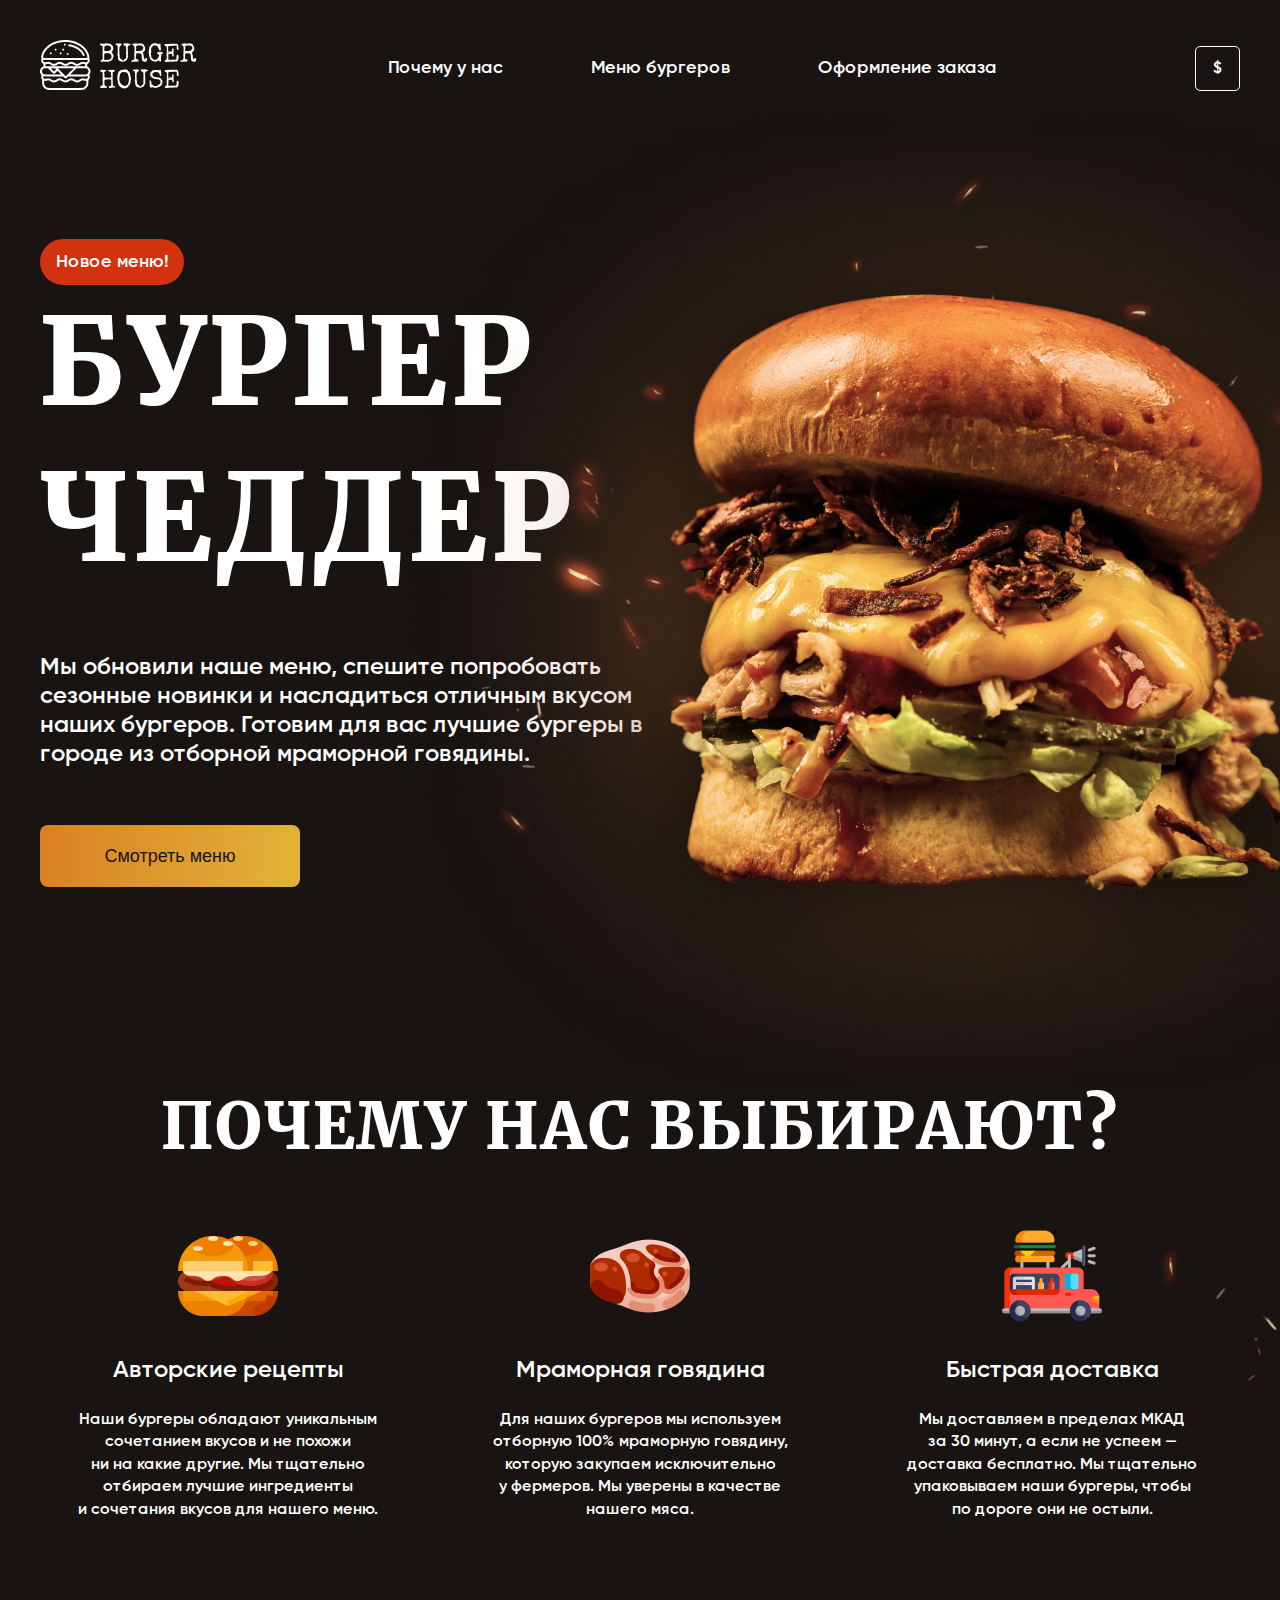
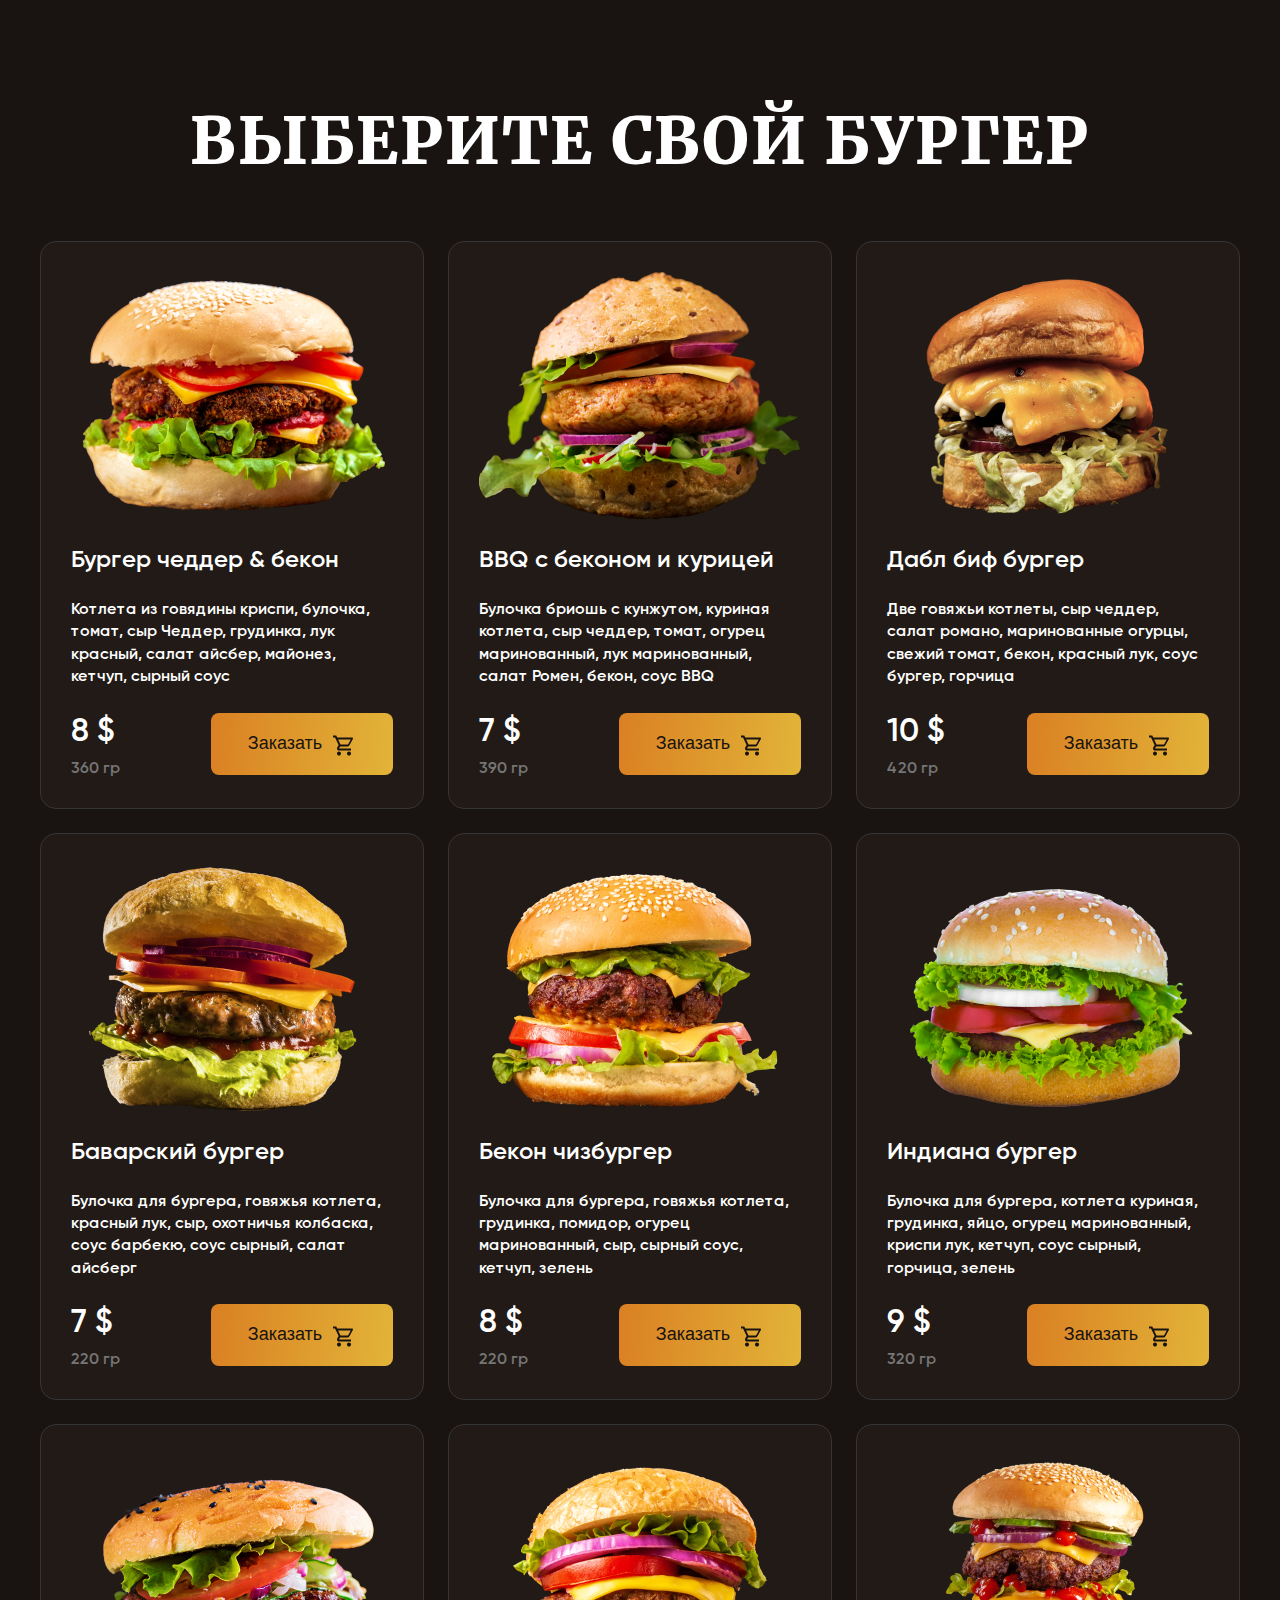
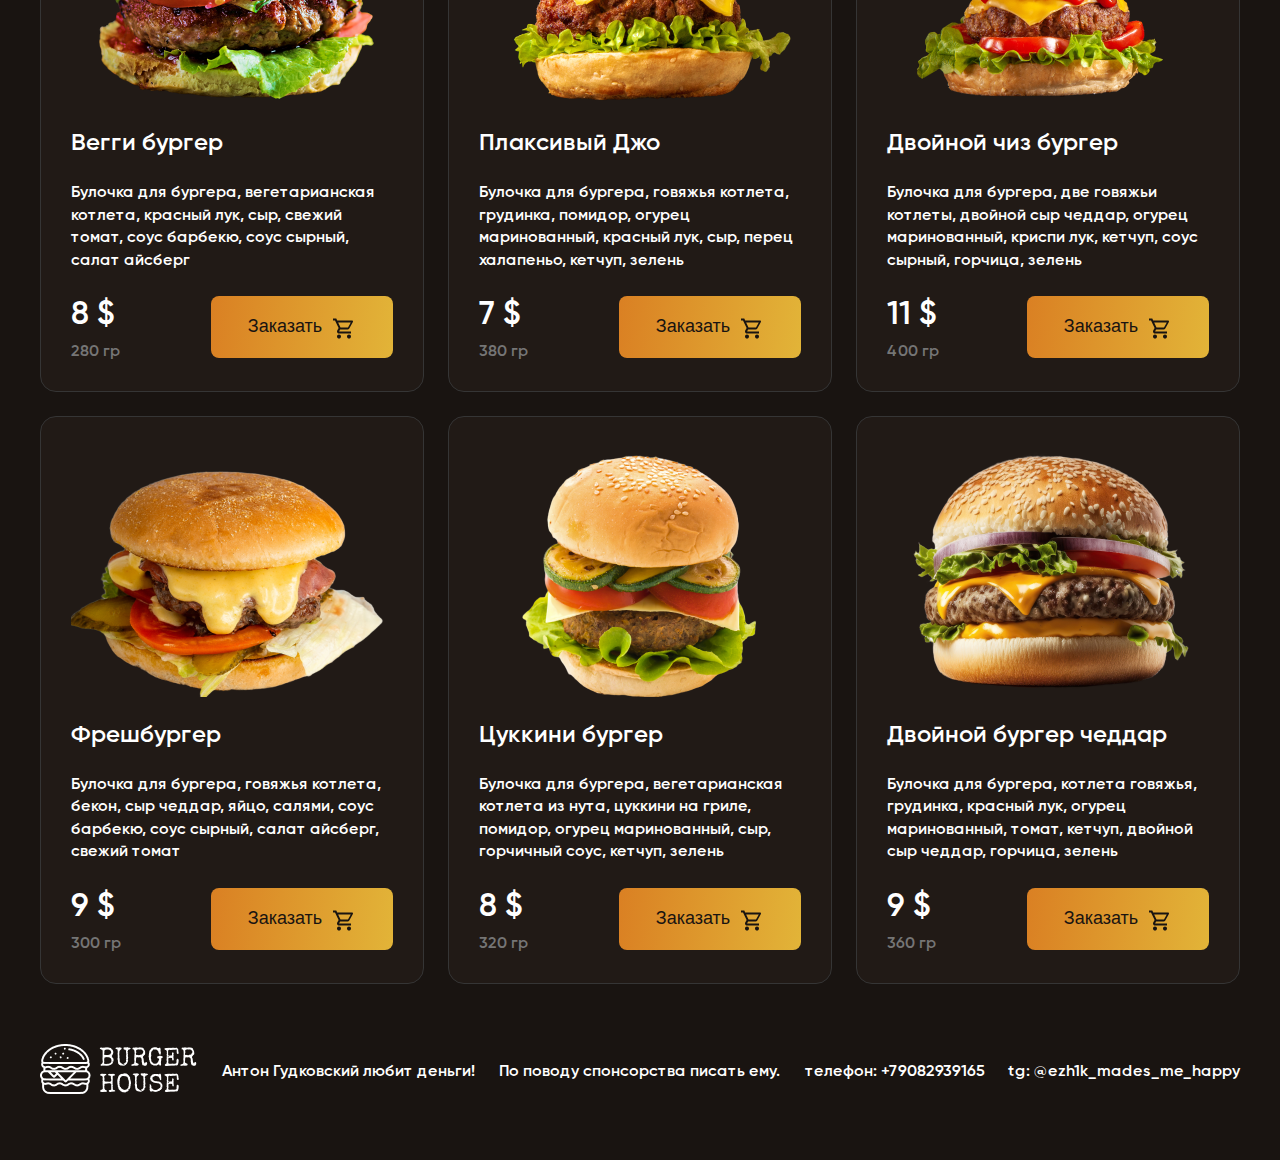
==== commit a28ca9a2: "without BD" ====
--- a/templates/index.html
+++ b/templates/index.html
@@ -23,7 +23,7 @@
                         <a data-link="products">Меню бургеров</a>
                     </li>
                     <li class="menu-item">
-                        <a data-link="order">Оформление заказа</a>
+                        <a class="nav-link active" aria-current="page" href="/order">Оформление заказа</a>
                     </li>
                 </ul>
             </nav>
@@ -95,7 +95,7 @@
                         <div class="products-item-weight">360 гр</div>
                     </div>
                     <div class="products-item-action">
-                        <button class="button products-button">
+                        <button class="button products-button" id="burger1">
                             <span>Заказать</span>
                             <span>
                                 <svg width="24" height="25" viewBox="0 0 24 25" fill="none"
@@ -120,7 +120,7 @@
                         <div class="products-item-weight">390 гр</div>
                     </div>
                     <div class="products-item-action">
-                        <button class="button products-button">
+                        <button class="button products-button" id="burger2">
                             <span>Заказать</span>
                             <span>
                                 <svg width="24" height="25" viewBox="0 0 24 25" fill="none"
@@ -145,7 +145,7 @@
                         <div class="products-item-weight">420 гр</div>
                     </div>
                     <div class="products-item-action">
-                        <button class="button products-button">
+                        <button class="button products-button" id="burger3">
                             <span>Заказать</span>
                             <span>
                                 <svg width="24" height="25" viewBox="0 0 24 25" fill="none"
@@ -170,7 +170,7 @@
                         <div class="products-item-weight">220 гр</div>
                     </div>
                     <div class="products-item-action">
-                        <button class="button products-button">
+                        <button class="button products-button" id="burger4">
                             <span>Заказать</span>
                             <span>
                                 <svg width="24" height="25" viewBox="0 0 24 25" fill="none"
@@ -195,7 +195,7 @@
                         <div class="products-item-weight">220 гр</div>
                     </div>
                     <div class="products-item-action">
-                        <button class="button products-button">
+                        <button class="button products-button" id="burger5">
                             <span>Заказать</span>
                             <span>
                                 <svg width="24" height="25" viewBox="0 0 24 25" fill="none"
@@ -220,7 +220,7 @@
                         <div class="products-item-weight">320 гр</div>
                     </div>
                     <div class="products-item-action">
-                        <button class="button products-button">
+                        <button class="button products-button" id="burger6">
                             <span>Заказать</span>
                             <span>
                                 <svg width="24" height="25" viewBox="0 0 24 25" fill="none"
@@ -244,7 +244,7 @@
                         <div class="products-item-weight">280 гр</div>
                     </div>
                     <div class="products-item-action">
-                        <button class="button products-button">
+                        <button class="button products-button" id="burger7">
                             <span>Заказать</span>
                             <span>
                                 <svg width="24" height="25" viewBox="0 0 24 25" fill="none"
@@ -268,7 +268,7 @@
                         <div class="products-item-weight">380 гр</div>
                     </div>
                     <div class="products-item-action">
-                        <button class="button products-button">
+                        <button class="button products-button" id="burger8">
                             <span>Заказать</span>
                             <span>
                                 <svg width="24" height="25" viewBox="0 0 24 25" fill="none"
@@ -292,7 +292,7 @@
                         <div class="products-item-weight">400 гр</div>
                     </div>
                     <div class="products-item-action">
-                        <button class="button products-button">
+                        <button class="button products-button" id="burger9">
                             <span>Заказать</span>
                             <span>
                                 <svg width="24" height="25" viewBox="0 0 24 25" fill="none"
@@ -316,7 +316,7 @@
                         <div class="products-item-weight">300 гр</div>
                     </div>
                     <div class="products-item-action">
-                        <button class="button products-button">
+                        <button class="button products-button" id="burger10">
                             <span>Заказать</span>
                             <span>
                                 <svg width="24" height="25" viewBox="0 0 24 25" fill="none"
@@ -340,7 +340,7 @@
                         <div class="products-item-weight">320 гр</div>
                     </div>
                     <div class="products-item-action">
-                        <button class="button products-button">
+                        <button class="button products-button" id="burger11">
                             <span>Заказать</span>
                             <span>
                                 <svg width="24" height="25" viewBox="0 0 24 25" fill="none"
@@ -364,40 +364,18 @@
                         <div class="products-item-weight">360 гр</div>
                     </div>
                     <div class="products-item-action">
-                        <button class="button products-button">
-                            <span>Заказать</span>
-                            <span>
-                                <svg width="24" height="25" viewBox="0 0 24 25" fill="none"
-                                     xmlns="http://www.w3.org/2000/svg">
-                                <path d="M17 18.5C17.5304 18.5 18.0391 18.7107 18.4142 19.0858C18.7893 19.4609 19 19.9696 19 20.5C19 21.0304 18.7893 21.5391 18.4142 21.9142C18.0391 22.2893 17.5304 22.5 17 22.5C16.4696 22.5 15.9609 22.2893 15.5858 21.9142C15.2107 21.5391 15 21.0304 15 20.5C15 19.39 15.89 18.5 17 18.5ZM1 2.5H4.27L5.21 4.5H20C20.2652 4.5 20.5196 4.60536 20.7071 4.79289C20.8946 4.98043 21 5.23478 21 5.5C21 5.67 20.95 5.84 20.88 6L17.3 12.47C16.96 13.08 16.3 13.5 15.55 13.5H8.1L7.2 15.13L7.17 15.25C7.17 15.3163 7.19634 15.3799 7.24322 15.4268C7.29011 15.4737 7.3537 15.5 7.42 15.5H19V17.5H7C6.46957 17.5 5.96086 17.2893 5.58579 16.9142C5.21071 16.5391 5 16.0304 5 15.5C5 15.15 5.09 14.82 5.24 14.54L6.6 12.09L3 4.5H1V2.5ZM7 18.5C7.53043 18.5 8.03914 18.7107 8.41421 19.0858C8.78929 19.4609 9 19.9696 9 20.5C9 21.0304 8.78929 21.5391 8.41421 21.9142C8.03914 22.2893 7.53043 22.5 7 22.5C6.46957 22.5 5.96086 22.2893 5.58579 21.9142C5.21071 21.5391 5 21.0304 5 20.5C5 19.39 5.89 18.5 7 18.5ZM16 11.5L18.78 6.5H6.14L8.5 11.5H16Z"
-                                      fill="#191411"/>
-                                </svg>
-                            </span>
-                        </button>
-                    </div>
-                </div>
-            </div>
-        </div>
-    </div>
-</section>
-
-<section class="order" id="order">
-    <div class="container">
-        <div class="order-title common-title">оформление заказа</div>
-        <img src="/static/images/order_image.png" alt="order" class="order-image">
-        <div class="order-form">
-            <div class="order-form-text">Заполните все данные и наш менеджер свяжется с вами для подтверждения заказа</div>
-            <div class="order-form-inputs">
-                <div class="order-form-input">
-                    <input type="text" placeholder="Ваш заказ" id="burger">
-                </div>
-                <div class="order-form-input">
-                    <input type="text" placeholder="Ваше имя" id="name">
-                </div>
-                <div class="order-form-input">
-                    <input type="text" placeholder="Ваш телефон" id="phone">
-                </div>
-                <button class="button" id="order-action">Оформить заказ</button>
+                        <button class="button products-button" id="burger12">
+                            <span>Заказать</span>
+                            <span>
+                                <svg width="24" height="25" viewBox="0 0 24 25" fill="none"
+                                     xmlns="http://www.w3.org/2000/svg">
+                                <path d="M17 18.5C17.5304 18.5 18.0391 18.7107 18.4142 19.0858C18.7893 19.4609 19 19.9696 19 20.5C19 21.0304 18.7893 21.5391 18.4142 21.9142C18.0391 22.2893 17.5304 22.5 17 22.5C16.4696 22.5 15.9609 22.2893 15.5858 21.9142C15.2107 21.5391 15 21.0304 15 20.5C15 19.39 15.89 18.5 17 18.5ZM1 2.5H4.27L5.21 4.5H20C20.2652 4.5 20.5196 4.60536 20.7071 4.79289C20.8946 4.98043 21 5.23478 21 5.5C21 5.67 20.95 5.84 20.88 6L17.3 12.47C16.96 13.08 16.3 13.5 15.55 13.5H8.1L7.2 15.13L7.17 15.25C7.17 15.3163 7.19634 15.3799 7.24322 15.4268C7.29011 15.4737 7.3537 15.5 7.42 15.5H19V17.5H7C6.46957 17.5 5.96086 17.2893 5.58579 16.9142C5.21071 16.5391 5 16.0304 5 15.5C5 15.15 5.09 14.82 5.24 14.54L6.6 12.09L3 4.5H1V2.5ZM7 18.5C7.53043 18.5 8.03914 18.7107 8.41421 19.0858C8.78929 19.4609 9 19.9696 9 20.5C9 21.0304 8.78929 21.5391 8.41421 21.9142C8.03914 22.2893 7.53043 22.5 7 22.5C6.46957 22.5 5.96086 22.2893 5.58579 21.9142C5.21071 21.5391 5 21.0304 5 20.5C5 19.39 5.89 18.5 7 18.5ZM16 11.5L18.78 6.5H6.14L8.5 11.5H16Z"
+                                      fill="#191411"/>
+                                </svg>
+                            </span>
+                        </button>
+                    </div>
+                </div>
             </div>
         </div>
     </div>
--- a/static/css/style.css
+++ b/static/css/style.css
@@ -189,7 +189,7 @@
     background-image: url("images/burgers_bg.png");
     background-position: top center;
     background-size: 1400px;
-    padding-bottom: 180px;
+    padding-bottom: 0px;
 }
 
 .products-items {
@@ -259,7 +259,7 @@
     background-image: url("images/order_bg.png");
     background-position: top center;
     background-repeat: no-repeat;
-    padding-bottom: 180px;
+    padding-bottom: 110px;
     overflow: hidden;
 }
 
